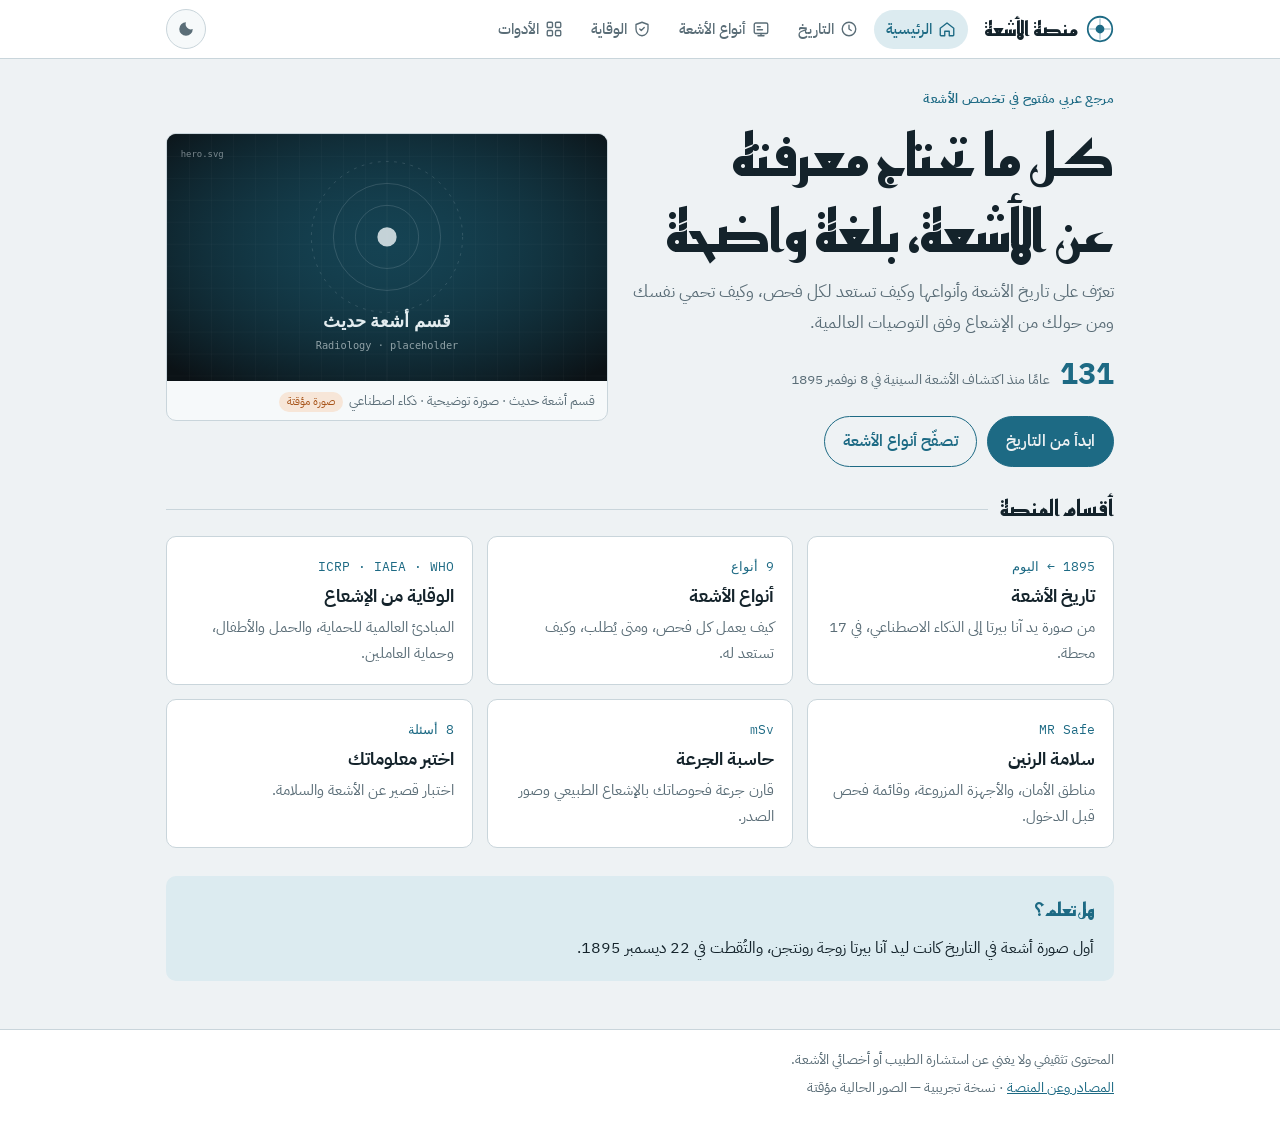
==== index.html @ 1938ae5f "إصدار أولي لمنصة الأشعة التثقيفية تطبيق SPA بـ HTML/CSS/JS: الرئيسية، تاريخ الأشعة، 9 أنواع أشعة، ال" ====
<!doctype html>
<html lang="ar" dir="rtl">
<head>
  <meta charset="utf-8">
  <meta name="viewport" content="width=device-width, initial-scale=1, viewport-fit=cover">
  <title>منصة الأشعة التثقيفية</title>
  <meta name="description" content="مرجع عربي تفاعلي في تخصص الأشعة: تاريخها، أنواعها، والوقاية من الإشعاع وفق التوصيات العالمية.">
  <meta name="theme-color" content="#0c1317">
  <link rel="icon" href="assets/img/favicon.svg" type="image/svg+xml">
  <link rel="preconnect" href="https://fonts.googleapis.com">
  <link rel="preconnect" href="https://fonts.gstatic.com" crossorigin>
  <link rel="stylesheet" href="https://fonts.googleapis.com/css2?family=IBM+Plex+Mono:wght@500&family=IBM+Plex+Sans+Arabic:wght@400;500;600&family=Reem+Kufi:wght@500;700&display=swap">
  <link rel="stylesheet" href="css/style.css">
  <script>
    try { var t = localStorage.getItem('theme'); if (t) document.documentElement.dataset.theme = t; } catch (e) {}
  </script>
</head>
<body>
  <a class="skip" href="#main">تخطَّ إلى المحتوى</a>

  <header class="topbar">
    <div class="topbar-in">
      <a class="brand" href="#/" aria-label="الصفحة الرئيسية">
        <svg viewBox="0 0 32 32" aria-hidden="true"><circle cx="16" cy="16" r="14" fill="none" stroke="currentColor" stroke-width="2"/><path d="M16 4v24M4 16h24" stroke="currentColor" stroke-width="1.2" opacity=".5"/><circle cx="16" cy="16" r="5" fill="currentColor"/></svg>
        <span>منصة الأشعة</span>
      </a>
      <nav class="nav" id="nav" aria-label="التنقل الرئيسي"></nav>
      <button class="icon-btn" id="theme-btn" type="button" aria-label="تبديل المظهر">
        <svg viewBox="0 0 24 24" aria-hidden="true"><path d="M12 3a9 9 0 1 0 9 9 7 7 0 0 1-9-9z" fill="currentColor"/></svg>
      </button>
    </div>
  </header>

  <main id="main" tabindex="-1"></main>

  <footer class="site-footer">
    <div class="footer-in">
      <p>المحتوى تثقيفي ولا يغني عن استشارة الطبيب أو أخصائي الأشعة.</p>
      <p><a href="#/about">المصادر وعن المنصة</a> · نسخة تجريبية — الصور الحالية مؤقتة</p>
    </div>
  </footer>

  <script src="js/data/history.js"></script>
  <script src="js/data/modalities.js"></script>
  <script src="js/data/safety.js"></script>
  <script src="js/data/glossary.js"></script>
  <script src="js/data/quiz.js"></script>
  <script src="js/app.js"></script>
</body>
</html>
---- css/style.css ----
/* منصة الأشعة — هوية "صندوق عرض الأفلام": أرضية زرقاء باردة، لون مميز بلون توهّج الفيلم */
:root {
  --bg: #eef2f4;
  --surface: #ffffff;
  --surface-2: #f6f9fa;
  --fg: #14232b;
  --muted: #5a6d77;
  --line: #c9d5db;
  --accent: #1d6a84;
  --accent-soft: #dcebf0;
  --nobel: #9a6a12;
  --nobel-soft: #f4ead6;
  --safe: #2e7d4f;
  --safe-soft: #dff0e5;
  --warn: #a8551b;
  --warn-soft: #f7e6d8;
  --danger: #b3261e;
  --danger-soft: #f8dedb;

  --f-display: "Reem Kufi", "IBM Plex Sans Arabic", Tahoma, sans-serif;
  --f-body: "IBM Plex Sans Arabic", Tahoma, "Segoe UI", sans-serif;
  --f-mono: "IBM Plex Mono", ui-monospace, Menlo, monospace;

  --r: 10px;
  --max: 980px;
  --nav-h: 64px;
}
@media (prefers-color-scheme: dark) {
  :root:not([data-theme="light"]) {
    --bg: #0c1317; --surface: #141e24; --surface-2: #101920; --fg: #e3ecef; --muted: #93a7b0; --line: #26353d;
    --accent: #6fc3d9; --accent-soft: #16303a; --nobel: #e0b45c; --nobel-soft: #2e2614; --safe: #6fcf97; --safe-soft: #15291d;
    --warn: #f0a26a; --warn-soft: #33221a; --danger: #f2877f; --danger-soft: #3a1c1a; color-scheme: dark;
  }
}
:root[data-theme="dark"] {
  --bg: #0c1317; --surface: #141e24; --surface-2: #101920; --fg: #e3ecef; --muted: #93a7b0; --line: #26353d;
  --accent: #6fc3d9; --accent-soft: #16303a; --nobel: #e0b45c; --nobel-soft: #2e2614; --safe: #6fcf97; --safe-soft: #15291d;
  --warn: #f0a26a; --warn-soft: #33221a; --danger: #f2877f; --danger-soft: #3a1c1a; color-scheme: dark;
}

*, *::before, *::after { box-sizing: border-box; }
html { -webkit-text-size-adjust: 100%; }
body {
  margin: 0; background: var(--bg); color: var(--fg);
  font-family: var(--f-body); font-size: 16px; line-height: 1.8;
  padding-bottom: calc(var(--nav-h) + env(safe-area-inset-bottom, 0px));
}
img { max-width: 100%; display: block; }
a { color: var(--accent); }
h1, h2, h3 { text-wrap: balance; line-height: 1.3; }
h1, h2 { font-family: var(--f-display); font-weight: 700; }
button { font: inherit; color: inherit; }
:focus-visible { outline: 2px solid var(--accent); outline-offset: 3px; border-radius: 4px; }
[hidden] { display: none !important; }

.skip { position: absolute; inset-inline-start: 8px; top: -60px; background: var(--accent); color: var(--bg); padding: 6px 12px; border-radius: 6px; z-index: 50; }
.skip:focus { top: 8px; }

/* ---------- الشريط العلوي ---------- */
body::before { content: ""; position: fixed; inset: 0 0 auto; height: env(safe-area-inset-top, 0px); background: var(--surface); z-index: 31; }
.topbar { position: sticky; top: env(safe-area-inset-top, 0px); z-index: 30; background: var(--surface); border-bottom: 1px solid var(--line); }
.topbar-in, .footer-in, .page {
  max-width: var(--max); margin: 0 auto;
  padding-left: max(16px, env(safe-area-inset-left, 0px));
  padding-right: max(16px, env(safe-area-inset-right, 0px));
}
.topbar-in { display: flex; align-items: center; gap: 16px; height: 58px; }
.brand { display: flex; align-items: center; gap: 8px; text-decoration: none; color: var(--fg); font-family: var(--f-display); font-size: 20px; font-weight: 700; white-space: nowrap; }
.brand svg { width: 28px; height: 28px; color: var(--accent); }
.icon-btn { margin-inline-start: auto; width: 40px; height: 40px; border-radius: 50%; border: 1px solid var(--line); background: var(--surface-2); display: grid; place-items: center; cursor: pointer; }
.icon-btn svg { width: 18px; height: 18px; color: var(--muted); }

/* التنقل: علوي على الشاشات الكبيرة، سفلي على الجوال */
.nav { display: flex; gap: 4px; }
.nav a { display: flex; align-items: center; gap: 6px; padding: 6px 12px; border-radius: 999px; text-decoration: none; color: var(--muted); font-size: 15px; font-weight: 500; }
.nav a svg { width: 18px; height: 18px; }
.nav a[aria-current="page"] { background: var(--accent-soft); color: var(--accent); }
@media (min-width: 821px) { body { padding-bottom: 0; } }
@media (max-width: 820px) {
  .nav {
    position: fixed; inset: auto 0 0 0; z-index: 30; background: var(--surface); border-top: 1px solid var(--line);
    justify-content: space-around; gap: 0;
    padding: 6px max(8px, env(safe-area-inset-right, 0px)) calc(6px + env(safe-area-inset-bottom, 0px)) max(8px, env(safe-area-inset-left, 0px));
  }
  .nav a { flex-direction: column; gap: 2px; font-size: 11.5px; padding: 4px 6px; border-radius: 8px; min-width: 56px; text-align: center; }
  .nav a svg { width: 22px; height: 22px; }
  .nav a[aria-current="page"] { background: transparent; }
}

/* ---------- الصفحة ---------- */
main { outline: none; }
.page { padding-block: 28px 48px; display: grid; gap: 28px; }
.page > * { min-width: 0; }
.eyebrow { font-size: 13px; letter-spacing: .03em; color: var(--accent); font-weight: 600; margin: 0; }
.page-head { display: grid; gap: 8px; }
.page-head h1 { margin: 0; font-size: clamp(30px, 7vw, 46px); }
.lede { margin: 0; color: var(--muted); max-width: 62ch; font-size: 17px; }
.crumbs { font-size: 14px; color: var(--muted); }
.crumbs a { color: var(--muted); }
.section-title { font-family: var(--f-display); font-size: 22px; margin: 0 0 12px; display: flex; align-items: center; gap: 12px; }
.section-title::after { content: ""; flex: 1; height: 1px; background: var(--line); }
.prose { max-width: 66ch; }
.prose p { margin: 0 0 12px; }

/* الصور */
.figure { margin: 0; border-radius: var(--r); overflow: hidden; border: 1px solid var(--line); background: var(--surface-2); }
.figure img { width: 100%; aspect-ratio: 16 / 9; object-fit: cover; }
.figure figcaption { font-size: 13px; color: var(--muted); padding: 8px 12px; }
.badge-temp { display: inline-block; font-size: 11px; padding: 0 8px; border-radius: 999px; background: var(--warn-soft); color: var(--warn); margin-inline-start: 6px; }

/* ---------- الرئيسية ---------- */
.hero { display: grid; gap: 20px; grid-template-columns: 1.1fr 1fr; align-items: center; }
.hero h1 { font-size: clamp(34px, 8vw, 58px); margin: 0; }
.hero .actions { display: flex; flex-wrap: wrap; gap: 10px; margin-top: 8px; }
@media (max-width: 720px) { .hero { grid-template-columns: 1fr; } }
.btn { display: inline-flex; align-items: center; gap: 8px; padding: 10px 18px; border-radius: 999px; text-decoration: none; font-weight: 600; border: 1px solid var(--accent); cursor: pointer; background: transparent; color: var(--accent); }
.btn.primary { background: var(--accent); color: var(--bg); }
.since { display: flex; align-items: baseline; gap: 10px; flex-wrap: wrap; }
.since b { font-family: var(--f-mono); font-size: 30px; color: var(--accent); font-variant-numeric: tabular-nums; }
.since span { color: var(--muted); font-size: 14px; }

.grid { display: grid; gap: 14px; grid-template-columns: repeat(auto-fill, minmax(min(100%, 260px), 1fr)); }
.tile { display: grid; gap: 6px; padding: 18px; border-radius: var(--r); background: var(--surface); border: 1px solid var(--line); text-decoration: none; color: var(--fg); align-content: start; }
.tile:hover { border-color: var(--accent); }
.tile h3 { margin: 0; font-size: 18px; }
.tile p { margin: 0; color: var(--muted); font-size: 14.5px; }
.tile .k { font-family: var(--f-mono); font-size: 13px; color: var(--accent); }
.fact { padding: 18px 20px; border-radius: var(--r); background: var(--accent-soft); display: grid; gap: 8px; }
.fact strong { color: var(--accent); font-family: var(--f-display); font-size: 18px; }
.fact p { margin: 0; }

/* ---------- الخط الزمني ---------- */
.filters { display: flex; flex-wrap: wrap; gap: 8px; }
.chip { font-size: 14px; padding: 6px 14px; border-radius: 999px; border: 1px solid var(--line); background: var(--surface); cursor: pointer; }
.chip[aria-pressed="true"] { background: var(--accent); border-color: var(--accent); color: var(--bg); }
.era { font-family: var(--f-display); font-size: 20px; margin: 8px 0 12px; color: var(--muted); display: flex; align-items: center; gap: 12px; }
.era::after { content: ""; flex: 1; height: 1px; background: var(--line); }
.tl { list-style: none; margin: 0; padding: 0; position: relative; }
.tl::before { content: ""; position: absolute; right: 11px; top: 6px; bottom: 6px; width: 2px; background: var(--line); }
.tl li { position: relative; padding-right: 36px; margin-bottom: 14px; }
.tl li::before { content: ""; position: absolute; right: 5px; top: 22px; width: 14px; height: 14px; border-radius: 50%; background: var(--bg); border: 3px solid var(--accent); }
.tl li[data-cat="nobel"]::before { border-color: var(--nobel); }
.tl li[data-cat="safety"]::before { border-color: var(--safe); }
.frame { width: 100%; text-align: right; background: var(--surface); border: 1px solid var(--line); border-radius: var(--r); padding: 14px 16px; cursor: pointer; display: grid; gap: 4px; }
.frame .top { display: flex; align-items: center; gap: 10px; flex-wrap: wrap; }
.year { font-family: var(--f-mono); font-size: 15px; color: var(--accent); font-variant-numeric: tabular-nums; }
.tag { font-size: 12px; padding: 1px 9px; border-radius: 999px; background: var(--accent-soft); color: var(--accent); }
.tl li[data-cat="nobel"] .tag { background: var(--nobel-soft); color: var(--nobel); }
.tl li[data-cat="nobel"] .year { color: var(--nobel); }
.tl li[data-cat="safety"] .tag { background: var(--safe-soft); color: var(--safe); }
.tl li[data-cat="safety"] .year { color: var(--safe); }
.frame .t { font-size: 18px; font-weight: 600; }
.frame .who { font-size: 14px; color: var(--muted); }
.frame .hint { font-size: 13px; color: var(--accent); }
.more { display: grid; gap: 12px; padding-top: 10px; margin-top: 6px; border-top: 1px dashed var(--line); }
.more p { margin: 0; }

/* ---------- أنواع الأشعة ---------- */
.mod-card { display: grid; grid-template-rows: auto 1fr; border-radius: var(--r); overflow: hidden; background: var(--surface); border: 1px solid var(--line); text-decoration: none; color: var(--fg); }
.mod-card:hover { border-color: var(--accent); }
.mod-card img { aspect-ratio: 16 / 9; width: 100%; object-fit: cover; }
.mod-card .body { padding: 14px 16px 16px; display: grid; gap: 6px; align-content: start; }
.mod-card h3 { margin: 0; font-size: 18px; }
.mod-card .en { font-family: var(--f-mono); font-size: 12px; color: var(--muted); direction: ltr; text-align: right; }
.mod-card p { margin: 0; font-size: 14.5px; color: var(--muted); }
.pill { display: inline-flex; align-items: center; gap: 6px; font-size: 12.5px; padding: 2px 10px; border-radius: 999px; width: fit-content; }
.pill.none { background: var(--safe-soft); color: var(--safe); }
.pill.low { background: var(--accent-soft); color: var(--accent); }
.pill.mid { background: var(--warn-soft); color: var(--warn); }
.pill.high { background: var(--danger-soft); color: var(--danger); }
.dose-meter { display: flex; gap: 3px; direction: ltr; }
.dose-meter i { width: 14px; height: 6px; border-radius: 2px; background: var(--line); }
.dose-meter i.on { background: currentColor; }

.detail { display: grid; grid-template-columns: 1fr 300px; gap: 28px; align-items: start; }
.detail > * { min-width: 0; }
@media (max-width: 820px) { .detail { grid-template-columns: 1fr; } }
.facts { display: grid; gap: 0; background: var(--surface); border: 1px solid var(--line); border-radius: var(--r); padding: 4px 16px; position: sticky; top: 80px; }
.facts div { display: grid; gap: 2px; padding: 12px 0; border-bottom: 1px solid var(--line); }
.facts div:last-child { border-bottom: 0; }
.facts dt { font-size: 13px; color: var(--muted); }
.facts dd { margin: 0; font-weight: 600; }
.list { margin: 0; padding-inline-start: 22px; display: grid; gap: 6px; }
.blocks { display: grid; gap: 24px; }
.blocks h2 { font-size: 21px; margin: 0 0 8px; }
.callout { padding: 14px 16px; border-radius: var(--r); background: var(--surface); border: 1px solid var(--line); border-inline-start: 4px solid var(--accent); }
.callout.warn { border-inline-start-color: var(--warn); }
.callout.safe { border-inline-start-color: var(--safe); }
.callout p { margin: 0; }
.callout strong { display: block; margin-bottom: 4px; }
.pager { display: flex; justify-content: space-between; gap: 12px; flex-wrap: wrap; }

/* ---------- الوقاية ---------- */
.two-col { display: grid; gap: 20px; grid-template-columns: 1fr 1fr; }
.two-col > * { min-width: 0; }
@media (max-width: 720px) { .two-col { grid-template-columns: 1fr; } }
.toc { display: flex; flex-wrap: wrap; gap: 8px; }
.toc a { font-size: 14px; padding: 5px 12px; border-radius: 999px; background: var(--surface); border: 1px solid var(--line); text-decoration: none; color: var(--fg); }
.trio { display: grid; gap: 12px; grid-template-columns: repeat(auto-fit, minmax(min(100%, 200px), 1fr)); }
.trio > div { padding: 16px; border-radius: var(--r); background: var(--surface); border: 1px solid var(--line); }
.trio h3 { margin: 0 0 4px; font-size: 18px; color: var(--accent); }
.trio p { margin: 0; font-size: 15px; color: var(--muted); }
.table-wrap { overflow-x: auto; border: 1px solid var(--line); border-radius: var(--r); background: var(--surface); }
table { width: 100%; border-collapse: collapse; font-size: 15px; }
th, td { padding: 10px 14px; text-align: right; border-bottom: 1px solid var(--line); vertical-align: top; }
th { font-size: 13px; color: var(--muted); font-weight: 600; background: var(--surface-2); }
tr:last-child td { border-bottom: 0; }
td.num { font-family: var(--f-mono); font-variant-numeric: tabular-nums; white-space: nowrap; direction: ltr; text-align: left; }

/* محاكي المسافة */
.distance { display: grid; gap: 12px; padding: 18px; border-radius: var(--r); background: var(--surface); border: 1px solid var(--line); }
.distance input[type="range"] { width: 100%; accent-color: var(--accent); }
.dist-bar { height: 14px; border-radius: 999px; background: var(--surface-2); border: 1px solid var(--line); overflow: hidden; }
.dist-bar span { display: block; height: 100%; background: var(--accent); border-radius: 999px; transition: width .2s; }
.dist-out { display: flex; justify-content: space-between; gap: 12px; flex-wrap: wrap; font-size: 15px; }
.dist-out b { font-family: var(--f-mono); color: var(--accent); }

.myth { display: grid; gap: 4px; padding: 14px 16px; border-radius: var(--r); background: var(--surface); border: 1px solid var(--line); }
.myth .m { color: var(--danger); font-weight: 600; }
.myth .f { color: var(--fg); }
.myth .m::before { content: "خرافة: "; }
.myth .f::before { content: "الحقيقة: "; color: var(--safe); font-weight: 600; }

/* ---------- الأدوات ---------- */
.tool { display: grid; gap: 16px; padding: 20px; border-radius: var(--r); background: var(--surface); border: 1px solid var(--line); }
.exam-row { display: grid; grid-template-columns: 1fr auto; gap: 12px; align-items: center; padding: 10px 0; border-bottom: 1px solid var(--line); }
.exam-row:last-child { border-bottom: 0; }
.exam-row .n { font-weight: 500; }
.exam-row .d { font-family: var(--f-mono); font-size: 13px; color: var(--muted); }
.stepper { display: flex; align-items: center; gap: 6px; direction: ltr; }
.stepper button { width: 34px; height: 34px; border-radius: 50%; border: 1px solid var(--line); background: var(--surface-2); cursor: pointer; font-size: 18px; line-height: 1; }
.stepper output { min-width: 24px; text-align: center; font-family: var(--f-mono); font-variant-numeric: tabular-nums; }
.result { display: grid; gap: 14px; padding: 18px; border-radius: var(--r); background: var(--accent-soft); }
.result .big { font-family: var(--f-mono); font-size: 34px; color: var(--accent); line-height: 1.2; font-variant-numeric: tabular-nums; direction: ltr; text-align: right; }
.result .row { display: flex; flex-wrap: wrap; gap: 8px 24px; }
.result .row div { display: grid; }
.result .row b { font-family: var(--f-mono); font-size: 20px; font-variant-numeric: tabular-nums; }
.result .row span { font-size: 13px; color: var(--muted); }
.note { font-size: 13.5px; color: var(--muted); margin: 0; }

.check { display: flex; gap: 12px; align-items: flex-start; padding: 10px 0; border-bottom: 1px solid var(--line); cursor: pointer; }
.check:last-child { border-bottom: 0; }
.check input { width: 20px; height: 20px; margin-top: 4px; accent-color: var(--accent); flex: none; }
.check small { display: block; color: var(--muted); font-size: 13.5px; }

/* الاختبار */
.q { display: grid; gap: 10px; }
.q h3 { margin: 0; font-size: 19px; }
.opts { display: grid; gap: 8px; }
.opt { text-align: right; padding: 12px 14px; border-radius: var(--r); border: 1px solid var(--line); background: var(--surface-2); cursor: pointer; }
.opt.right { border-color: var(--safe); background: var(--safe-soft); }
.opt.wrong { border-color: var(--danger); background: var(--danger-soft); }
.opt:disabled { cursor: default; }
.progress { height: 6px; border-radius: 999px; background: var(--surface-2); border: 1px solid var(--line); overflow: hidden; }
.progress span { display: block; height: 100%; background: var(--accent); }

/* المصطلحات */
.search { width: 100%; padding: 12px 16px; border-radius: 999px; border: 1px solid var(--line); background: var(--surface); font: inherit; color: var(--fg); }
.terms { display: grid; gap: 10px; }
.term { padding: 14px 16px; border-radius: var(--r); background: var(--surface); border: 1px solid var(--line); display: grid; gap: 2px; }
.term .h { display: flex; flex-wrap: wrap; align-items: baseline; gap: 4px 12px; }
.term b { font-size: 17px; }
.term .en { font-family: var(--f-mono); font-size: 13px; color: var(--accent); direction: ltr; }
.term p { margin: 0; color: var(--muted); font-size: 15px; }
.empty { color: var(--muted); padding: 20px; text-align: center; }

/* التذييل */
.site-footer { border-top: 1px solid var(--line); background: var(--surface); }
.footer-in { padding-block: 18px; font-size: 13.5px; color: var(--muted); }
.footer-in p { margin: 0 0 4px; }

@media (prefers-reduced-motion: no-preference) {
  .page { animation: rise .25s ease; }
  .more { animation: rise .2s ease; }
  @keyframes rise { from { opacity: .4; transform: translateY(6px); } to { opacity: 1; transform: none; } }
}
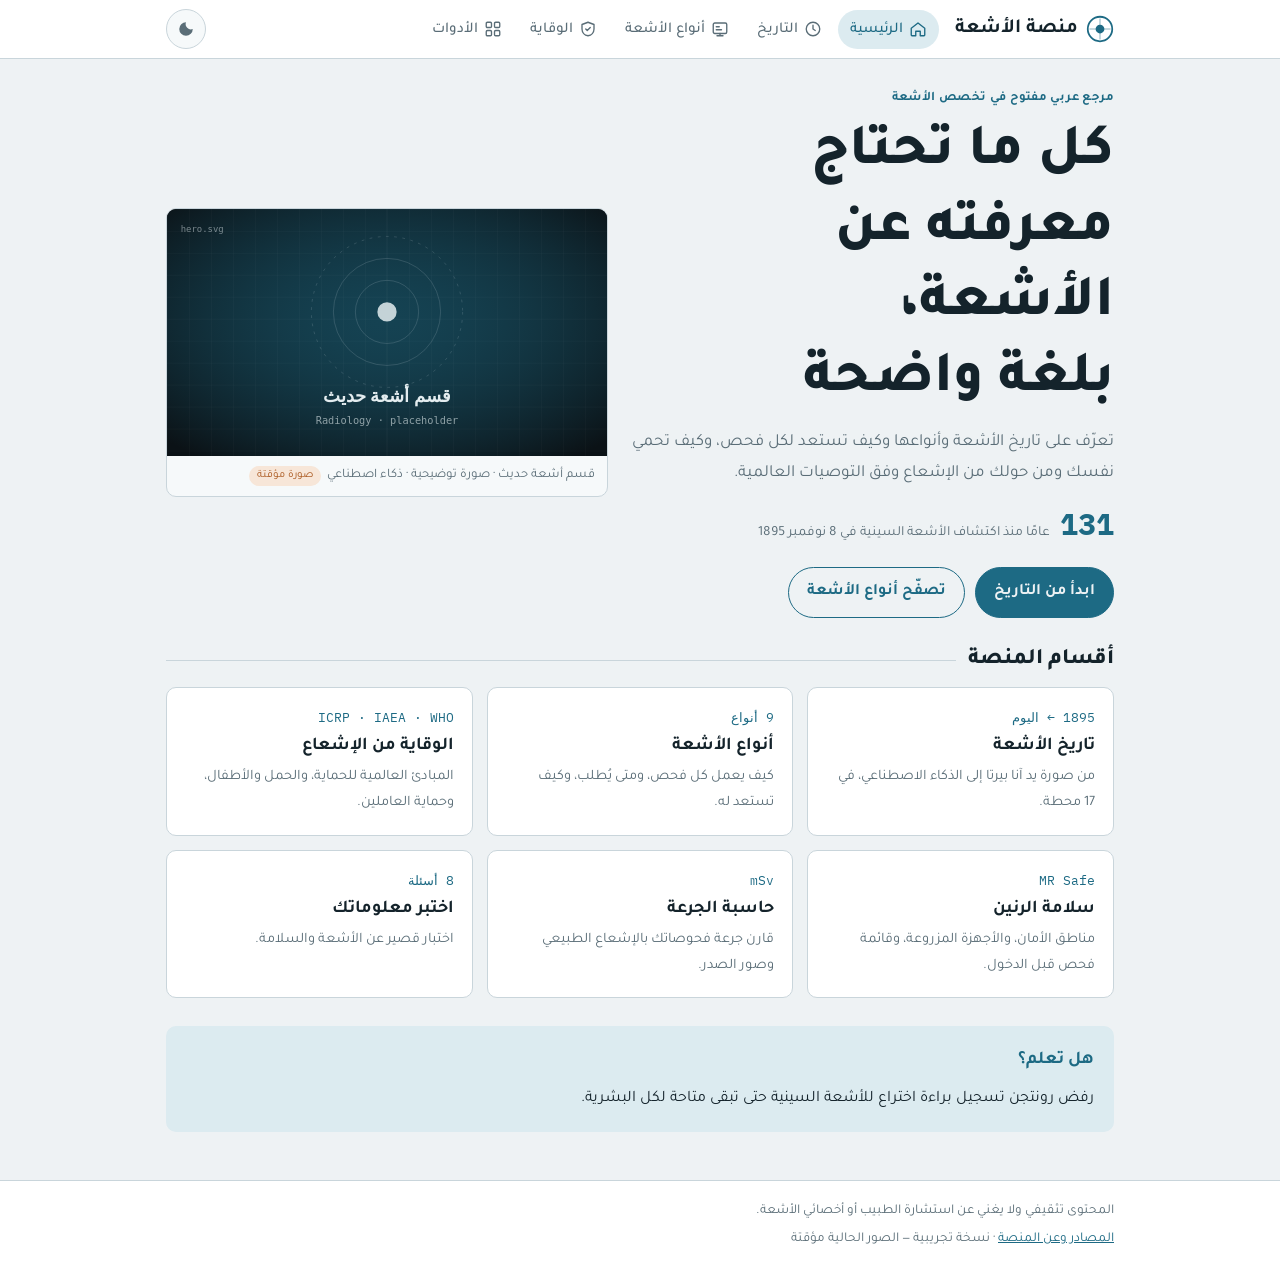
==== commit 7c5c6afb: "اعتماد خط تجوال (Tajawal) لكامل الموقع Co-Authored-By: Claude Opus 5.5 <noreply@anthropic.com> Claud" ====
--- a/index.html
+++ b/index.html
@@ -9,7 +9,7 @@
   <link rel="icon" href="assets/img/favicon.svg" type="image/svg+xml">
   <link rel="preconnect" href="https://fonts.googleapis.com">
   <link rel="preconnect" href="https://fonts.gstatic.com" crossorigin>
-  <link rel="stylesheet" href="https://fonts.googleapis.com/css2?family=IBM+Plex+Mono:wght@500&family=IBM+Plex+Sans+Arabic:wght@400;500;600&family=Reem+Kufi:wght@500;700&display=swap">
+  <link rel="stylesheet" href="https://fonts.googleapis.com/css2?family=IBM+Plex+Mono:wght@500&family=Tajawal:wght@400;500;700;800&display=swap">
   <link rel="stylesheet" href="css/style.css">
   <script>
     try { var t = localStorage.getItem('theme'); if (t) document.documentElement.dataset.theme = t; } catch (e) {}
--- a/css/style.css
+++ b/css/style.css
@@ -17,8 +17,8 @@
   --danger: #b3261e;
   --danger-soft: #f8dedb;
 
-  --f-display: "Reem Kufi", "IBM Plex Sans Arabic", Tahoma, sans-serif;
-  --f-body: "IBM Plex Sans Arabic", Tahoma, "Segoe UI", sans-serif;
+  --f-display: "Tajawal", Tahoma, "Segoe UI", sans-serif;
+  --f-body: "Tajawal", Tahoma, "Segoe UI", sans-serif;
   --f-mono: "IBM Plex Mono", ui-monospace, Menlo, monospace;
 
   --r: 10px;
@@ -48,7 +48,7 @@
 img { max-width: 100%; display: block; }
 a { color: var(--accent); }
 h1, h2, h3 { text-wrap: balance; line-height: 1.3; }
-h1, h2 { font-family: var(--f-display); font-weight: 700; }
+h1, h2 { font-family: var(--f-display); font-weight: 800; }
 button { font: inherit; color: inherit; }
 :focus-visible { outline: 2px solid var(--accent); outline-offset: 3px; border-radius: 4px; }
 [hidden] { display: none !important; }
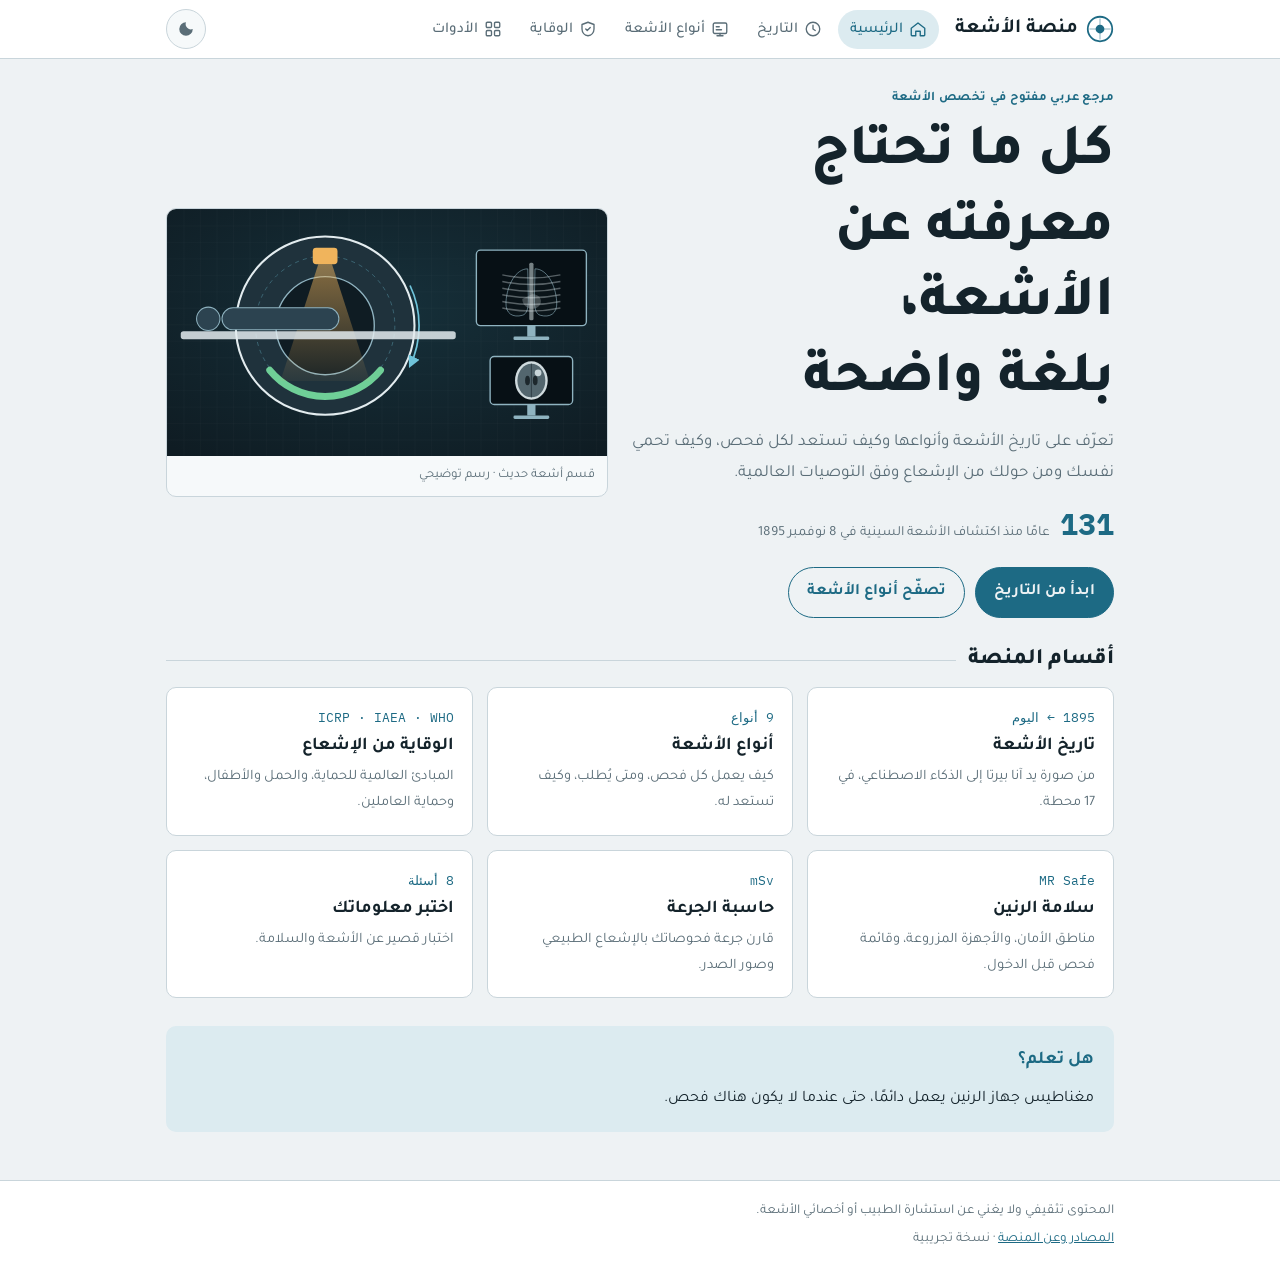
==== commit 71af616b: "رسوم توضيحية أصلية لكل صفحات المنصة 33 رسمًا بصيغة SVG تشرح طريقة عمل كل جهاز ومحطات التاريخ والوقاي" ====
--- a/index.html
+++ b/index.html
@@ -36,7 +36,7 @@
   <footer class="site-footer">
     <div class="footer-in">
       <p>المحتوى تثقيفي ولا يغني عن استشارة الطبيب أو أخصائي الأشعة.</p>
-      <p><a href="#/about">المصادر وعن المنصة</a> · نسخة تجريبية — الصور الحالية مؤقتة</p>
+      <p><a href="#/about">المصادر وعن المنصة</a> · نسخة تجريبية</p>
     </div>
   </footer>
 
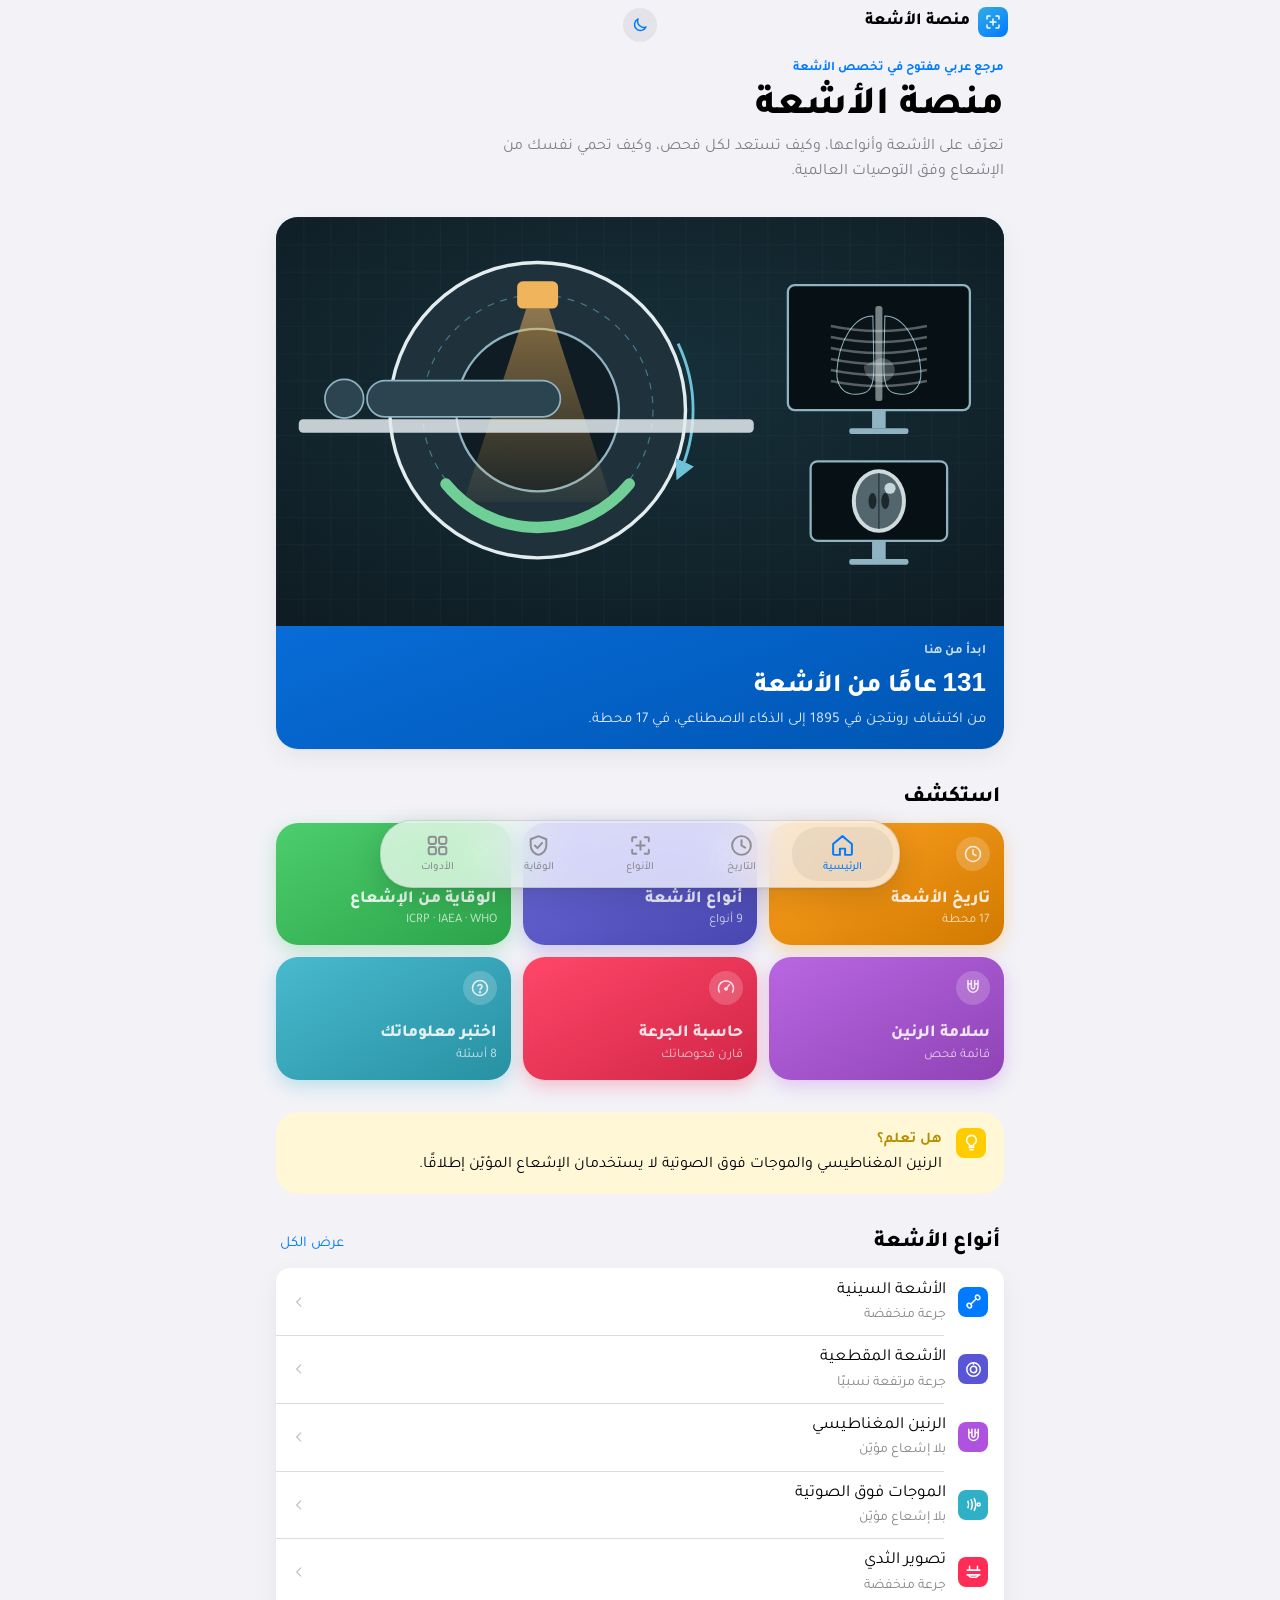
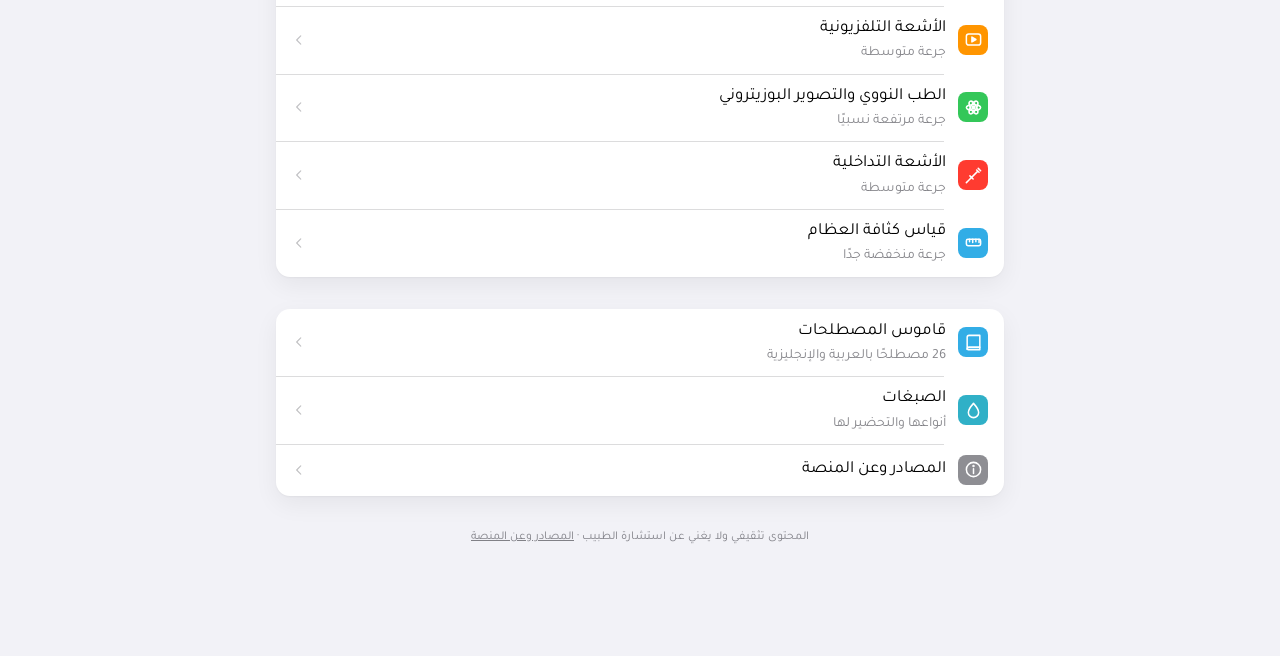
==== commit 76f93821: "إعادة تصميم الواجهة على نمط تطبيقات iOS ألوان نظام iOS لكل قسم ونوع أشعة، قوائم مجمّعة بأيقونات ملون" ====
--- a/index.html
+++ b/index.html
@@ -5,11 +5,14 @@
   <meta name="viewport" content="width=device-width, initial-scale=1, viewport-fit=cover">
   <title>منصة الأشعة التثقيفية</title>
   <meta name="description" content="مرجع عربي تفاعلي في تخصص الأشعة: تاريخها، أنواعها، والوقاية من الإشعاع وفق التوصيات العالمية.">
-  <meta name="theme-color" content="#0c1317">
+  <meta name="theme-color" content="#F2F2F7" media="(prefers-color-scheme: light)">
+  <meta name="theme-color" content="#000000" media="(prefers-color-scheme: dark)">
+  <meta name="apple-mobile-web-app-capable" content="yes">
+  <meta name="apple-mobile-web-app-status-bar-style" content="default">
   <link rel="icon" href="assets/img/favicon.svg" type="image/svg+xml">
   <link rel="preconnect" href="https://fonts.googleapis.com">
   <link rel="preconnect" href="https://fonts.gstatic.com" crossorigin>
-  <link rel="stylesheet" href="https://fonts.googleapis.com/css2?family=IBM+Plex+Mono:wght@500&family=Tajawal:wght@400;500;700;800&display=swap">
+  <link rel="stylesheet" href="https://fonts.googleapis.com/css2?family=Tajawal:wght@400;500;700;800&display=swap">
   <link rel="stylesheet" href="css/style.css">
   <script>
     try { var t = localStorage.getItem('theme'); if (t) document.documentElement.dataset.theme = t; } catch (e) {}
@@ -18,33 +21,30 @@
 <body>
   <a class="skip" href="#main">تخطَّ إلى المحتوى</a>
 
-  <header class="topbar">
-    <div class="topbar-in">
-      <a class="brand" href="#/" aria-label="الصفحة الرئيسية">
-        <svg viewBox="0 0 32 32" aria-hidden="true"><circle cx="16" cy="16" r="14" fill="none" stroke="currentColor" stroke-width="2"/><path d="M16 4v24M4 16h24" stroke="currentColor" stroke-width="1.2" opacity=".5"/><circle cx="16" cy="16" r="5" fill="currentColor"/></svg>
-        <span>منصة الأشعة</span>
-      </a>
-      <nav class="nav" id="nav" aria-label="التنقل الرئيسي"></nav>
-      <button class="icon-btn" id="theme-btn" type="button" aria-label="تبديل المظهر">
-        <svg viewBox="0 0 24 24" aria-hidden="true"><path d="M12 3a9 9 0 1 0 9 9 7 7 0 0 1-9-9z" fill="currentColor"/></svg>
-      </button>
+  <header class="navbar" id="navbar">
+    <div class="navbar-in">
+      <div class="nav-start" id="nav-start"></div>
+      <div class="nav-title" id="nav-title"></div>
+      <div class="nav-end">
+        <button class="circle-btn" id="theme-btn" type="button" aria-label="تبديل المظهر"></button>
+      </div>
     </div>
   </header>
 
   <main id="main" tabindex="-1"></main>
 
   <footer class="site-footer">
-    <div class="footer-in">
-      <p>المحتوى تثقيفي ولا يغني عن استشارة الطبيب أو أخصائي الأشعة.</p>
-      <p><a href="#/about">المصادر وعن المنصة</a> · نسخة تجريبية</p>
-    </div>
+    المحتوى تثقيفي ولا يغني عن استشارة الطبيب · <a href="#/about">المصادر وعن المنصة</a>
   </footer>
+
+  <nav class="tabbar" id="tabbar" aria-label="التنقل الرئيسي"></nav>
 
   <script src="js/data/history.js"></script>
   <script src="js/data/modalities.js"></script>
   <script src="js/data/safety.js"></script>
   <script src="js/data/glossary.js"></script>
   <script src="js/data/quiz.js"></script>
+  <script src="js/icons.js"></script>
   <script src="js/app.js"></script>
 </body>
 </html>
--- a/css/style.css
+++ b/css/style.css
@@ -1,276 +1,335 @@
-/* منصة الأشعة — هوية "صندوق عرض الأفلام": أرضية زرقاء باردة، لون مميز بلون توهّج الفيلم */
+/* ==========================================================================
+   منصة الأشعة — نظام تصميم على نمط iOS
+   ألوان النظام، قوائم مجمّعة، أشرطة زجاجية، عناوين كبيرة
+   ========================================================================== */
 :root {
-  --bg: #eef2f4;
-  --surface: #ffffff;
-  --surface-2: #f6f9fa;
-  --fg: #14232b;
-  --muted: #5a6d77;
-  --line: #c9d5db;
-  --accent: #1d6a84;
-  --accent-soft: #dcebf0;
-  --nobel: #9a6a12;
-  --nobel-soft: #f4ead6;
-  --safe: #2e7d4f;
-  --safe-soft: #dff0e5;
-  --warn: #a8551b;
-  --warn-soft: #f7e6d8;
-  --danger: #b3261e;
-  --danger-soft: #f8dedb;
-
-  --f-display: "Tajawal", Tahoma, "Segoe UI", sans-serif;
-  --f-body: "Tajawal", Tahoma, "Segoe UI", sans-serif;
-  --f-mono: "IBM Plex Mono", ui-monospace, Menlo, monospace;
-
-  --r: 10px;
-  --max: 980px;
-  --nav-h: 64px;
+  /* ألوان نظام iOS — الوضع الفاتح */
+  --blue: #007AFF; --green: #34C759; --indigo: #5856D6; --orange: #FF9500;
+  --pink: #FF2D55; --purple: #AF52DE; --red: #FF3B30; --teal: #30B0C7;
+  --yellow: #FFCC00; --mint: #00C7BE; --cyan: #32ADE6; --gray: #8E8E93;
+
+  --bg: #F2F2F7;            /* خلفية مجمّعة */
+  --card: #FFFFFF;          /* خلفية مجمّعة ثانوية */
+  --card-2: #F2F2F7;
+  --fill: rgba(120,120,128,.12);
+  --fill-2: rgba(120,120,128,.08);
+  --label: #000000;
+  --label-2: rgba(60,60,67,.62);
+  --label-3: rgba(60,60,67,.32);
+  --sep: rgba(60,60,67,.18);
+  --tint: var(--blue);
+  --bar: rgba(249,249,249,.78);
+  --bar-line: rgba(0,0,0,.12);
+  --shadow: 0 1px 2px rgba(0,0,0,.04), 0 8px 24px rgba(0,0,0,.06);
+  --shadow-float: 0 8px 30px rgba(0,0,0,.14), 0 1px 3px rgba(0,0,0,.08);
+
+  --f: "Tajawal", -apple-system, BlinkMacSystemFont, "SF Pro Text", Tahoma, sans-serif;
+  --f-num: -apple-system, BlinkMacSystemFont, "SF Pro Display", "Segoe UI", Roboto, sans-serif;
+
+  --r-lg: 22px; --r: 14px; --r-sm: 10px;
+  --max: 760px;
+  --tab-h: 64px;
 }
 @media (prefers-color-scheme: dark) {
   :root:not([data-theme="light"]) {
-    --bg: #0c1317; --surface: #141e24; --surface-2: #101920; --fg: #e3ecef; --muted: #93a7b0; --line: #26353d;
-    --accent: #6fc3d9; --accent-soft: #16303a; --nobel: #e0b45c; --nobel-soft: #2e2614; --safe: #6fcf97; --safe-soft: #15291d;
-    --warn: #f0a26a; --warn-soft: #33221a; --danger: #f2877f; --danger-soft: #3a1c1a; color-scheme: dark;
+    --blue: #0A84FF; --green: #30D158; --indigo: #5E5CE6; --orange: #FF9F0A;
+    --pink: #FF375F; --purple: #BF5AF2; --red: #FF453A; --teal: #40C8E0;
+    --yellow: #FFD60A; --mint: #63E6E2; --cyan: #64D2FF; --gray: #8E8E93;
+    --bg: #000000; --card: #1C1C1E; --card-2: #2C2C2E;
+    --fill: rgba(118,118,128,.24); --fill-2: rgba(118,118,128,.16);
+    --label: #FFFFFF; --label-2: rgba(235,235,245,.62); --label-3: rgba(235,235,245,.3);
+    --sep: rgba(84,84,88,.55); --bar: rgba(28,28,30,.72); --bar-line: rgba(255,255,255,.1);
+    --shadow: none; --shadow-float: 0 8px 30px rgba(0,0,0,.5);
+    color-scheme: dark;
   }
 }
 :root[data-theme="dark"] {
-  --bg: #0c1317; --surface: #141e24; --surface-2: #101920; --fg: #e3ecef; --muted: #93a7b0; --line: #26353d;
-  --accent: #6fc3d9; --accent-soft: #16303a; --nobel: #e0b45c; --nobel-soft: #2e2614; --safe: #6fcf97; --safe-soft: #15291d;
-  --warn: #f0a26a; --warn-soft: #33221a; --danger: #f2877f; --danger-soft: #3a1c1a; color-scheme: dark;
+  --blue: #0A84FF; --green: #30D158; --indigo: #5E5CE6; --orange: #FF9F0A;
+  --pink: #FF375F; --purple: #BF5AF2; --red: #FF453A; --teal: #40C8E0;
+  --yellow: #FFD60A; --mint: #63E6E2; --cyan: #64D2FF; --gray: #8E8E93;
+  --bg: #000000; --card: #1C1C1E; --card-2: #2C2C2E;
+  --fill: rgba(118,118,128,.24); --fill-2: rgba(118,118,128,.16);
+  --label: #FFFFFF; --label-2: rgba(235,235,245,.62); --label-3: rgba(235,235,245,.3);
+  --sep: rgba(84,84,88,.55); --bar: rgba(28,28,30,.72); --bar-line: rgba(255,255,255,.1);
+  --shadow: none; --shadow-float: 0 8px 30px rgba(0,0,0,.5);
+  color-scheme: dark;
 }
 
 *, *::before, *::after { box-sizing: border-box; }
-html { -webkit-text-size-adjust: 100%; }
+html { -webkit-text-size-adjust: 100%; -webkit-tap-highlight-color: transparent; }
 body {
-  margin: 0; background: var(--bg); color: var(--fg);
-  font-family: var(--f-body); font-size: 16px; line-height: 1.8;
-  padding-bottom: calc(var(--nav-h) + env(safe-area-inset-bottom, 0px));
+  margin: 0; background: var(--bg); color: var(--label);
+  font-family: var(--f); font-size: 17px; line-height: 1.55; letter-spacing: 0;
+  -webkit-font-smoothing: antialiased;
+  padding-bottom: calc(var(--tab-h) + 28px + env(safe-area-inset-bottom, 0px));
 }
 img { max-width: 100%; display: block; }
-a { color: var(--accent); }
-h1, h2, h3 { text-wrap: balance; line-height: 1.3; }
-h1, h2 { font-family: var(--f-display); font-weight: 800; }
-button { font: inherit; color: inherit; }
-:focus-visible { outline: 2px solid var(--accent); outline-offset: 3px; border-radius: 4px; }
+a { color: var(--tint); text-decoration: none; }
+button { font: inherit; color: inherit; background: none; border: 0; padding: 0; cursor: pointer; }
+h1, h2, h3, p { margin: 0; }
+h1, h2, h3 { text-wrap: balance; }
+:focus-visible { outline: 3px solid color-mix(in srgb, var(--tint) 55%, transparent); outline-offset: 2px; border-radius: 8px; }
 [hidden] { display: none !important; }
-
-.skip { position: absolute; inset-inline-start: 8px; top: -60px; background: var(--accent); color: var(--bg); padding: 6px 12px; border-radius: 6px; z-index: 50; }
+.num { font-family: var(--f-num); font-variant-numeric: tabular-nums; direction: ltr; unicode-bidi: isolate; }
+
+.skip { position: absolute; inset-inline-start: 8px; top: -60px; background: var(--tint); color: #fff; padding: 6px 12px; border-radius: 8px; z-index: 60; }
 .skip:focus { top: 8px; }
 
-/* ---------- الشريط العلوي ---------- */
-body::before { content: ""; position: fixed; inset: 0 0 auto; height: env(safe-area-inset-top, 0px); background: var(--surface); z-index: 31; }
-.topbar { position: sticky; top: env(safe-area-inset-top, 0px); z-index: 30; background: var(--surface); border-bottom: 1px solid var(--line); }
-.topbar-in, .footer-in, .page {
-  max-width: var(--max); margin: 0 auto;
-  padding-left: max(16px, env(safe-area-inset-left, 0px));
-  padding-right: max(16px, env(safe-area-inset-right, 0px));
-}
-.topbar-in { display: flex; align-items: center; gap: 16px; height: 58px; }
-.brand { display: flex; align-items: center; gap: 8px; text-decoration: none; color: var(--fg); font-family: var(--f-display); font-size: 20px; font-weight: 700; white-space: nowrap; }
-.brand svg { width: 28px; height: 28px; color: var(--accent); }
-.icon-btn { margin-inline-start: auto; width: 40px; height: 40px; border-radius: 50%; border: 1px solid var(--line); background: var(--surface-2); display: grid; place-items: center; cursor: pointer; }
-.icon-btn svg { width: 18px; height: 18px; color: var(--muted); }
-
-/* التنقل: علوي على الشاشات الكبيرة، سفلي على الجوال */
-.nav { display: flex; gap: 4px; }
-.nav a { display: flex; align-items: center; gap: 6px; padding: 6px 12px; border-radius: 999px; text-decoration: none; color: var(--muted); font-size: 15px; font-weight: 500; }
-.nav a svg { width: 18px; height: 18px; }
-.nav a[aria-current="page"] { background: var(--accent-soft); color: var(--accent); }
-@media (min-width: 821px) { body { padding-bottom: 0; } }
-@media (max-width: 820px) {
-  .nav {
-    position: fixed; inset: auto 0 0 0; z-index: 30; background: var(--surface); border-top: 1px solid var(--line);
-    justify-content: space-around; gap: 0;
-    padding: 6px max(8px, env(safe-area-inset-right, 0px)) calc(6px + env(safe-area-inset-bottom, 0px)) max(8px, env(safe-area-inset-left, 0px));
-  }
-  .nav a { flex-direction: column; gap: 2px; font-size: 11.5px; padding: 4px 6px; border-radius: 8px; min-width: 56px; text-align: center; }
-  .nav a svg { width: 22px; height: 22px; }
-  .nav a[aria-current="page"] { background: transparent; }
-}
+/* ---------- شريط التنقل العلوي (زجاجي) ---------- */
+body::before { content: ""; position: fixed; inset: 0 0 auto; height: env(safe-area-inset-top, 0px); background: var(--bar); -webkit-backdrop-filter: saturate(180%) blur(20px); backdrop-filter: saturate(180%) blur(20px); z-index: 41; }
+.navbar {
+  position: sticky; top: env(safe-area-inset-top, 0px); z-index: 40;
+  background: transparent; transition: background .2s, border-color .2s;
+  border-bottom: .5px solid transparent;
+}
+.navbar.scrolled { background: var(--bar); -webkit-backdrop-filter: saturate(180%) blur(20px); backdrop-filter: saturate(180%) blur(20px); border-bottom-color: var(--bar-line); }
+.navbar-in {
+  max-width: var(--max); margin: 0 auto; height: 50px;
+  display: grid; grid-template-columns: 1fr auto 1fr; align-items: center; gap: 8px;
+  padding-left: max(12px, env(safe-area-inset-left, 0px)); padding-right: max(12px, env(safe-area-inset-right, 0px));
+}
+.nav-title { font-weight: 700; font-size: 17px; opacity: 0; transform: translateY(4px); transition: opacity .2s, transform .2s; white-space: nowrap; overflow: hidden; text-overflow: ellipsis; max-width: 52vw; }
+.navbar.scrolled .nav-title { opacity: 1; transform: none; }
+.navbar:not(.scrolled) .nav-title { display: none; }
+.navbar.scrolled .brand span { display: none; }
+.nav-start { justify-self: start; }
+.nav-end { justify-self: end; display: flex; gap: 6px; }
+.back { display: inline-flex; align-items: center; gap: 2px; color: var(--tint); font-size: 17px; padding: 6px 4px; }
+.back svg { width: 22px; height: 22px; }
+.brand { white-space: nowrap; display: inline-flex; align-items: center; gap: 8px; font-weight: 800; font-size: 17px; color: var(--label); }
+.brand i { width: 30px; height: 30px; border-radius: 8px; display: grid; place-items: center; background: linear-gradient(145deg, var(--cyan), var(--blue)); }
+.brand i svg { width: 18px; height: 18px; color: #fff; }
+.circle-btn { width: 34px; height: 34px; border-radius: 50%; display: grid; place-items: center; background: var(--fill); color: var(--tint); }
+.circle-btn svg { width: 18px; height: 18px; }
+
+/* ---------- شريط التبويب العائم (زجاجي) ---------- */
+.tabbar {
+  position: fixed; z-index: 45; left: 50%; transform: translateX(-50%);
+  bottom: calc(12px + env(safe-area-inset-bottom, 0px));
+  width: min(calc(100% - 24px - env(safe-area-inset-left, 0px) - env(safe-area-inset-right, 0px)), 520px);
+  display: flex; justify-content: space-around; padding: 6px;
+  background: var(--bar); border: .5px solid var(--bar-line); border-radius: 32px;
+  -webkit-backdrop-filter: saturate(180%) blur(24px); backdrop-filter: saturate(180%) blur(24px);
+  box-shadow: var(--shadow-float);
+}
+.tabbar a { flex: 1; display: grid; justify-items: center; gap: 1px; padding: 6px 2px 5px; border-radius: 26px; color: var(--gray); font-size: 11px; font-weight: 500; transition: background .2s, color .2s; }
+.tabbar a svg { width: 25px; height: 25px; }
+.tabbar a[aria-current="page"] { color: var(--c, var(--tint)); background: var(--fill); }
 
 /* ---------- الصفحة ---------- */
 main { outline: none; }
-.page { padding-block: 28px 48px; display: grid; gap: 28px; }
+.page {
+  max-width: var(--max); margin: 0 auto; display: grid; gap: 26px; padding-block: 4px 24px;
+  padding-left: max(16px, env(safe-area-inset-left, 0px)); padding-right: max(16px, env(safe-area-inset-right, 0px));
+}
 .page > * { min-width: 0; }
-.eyebrow { font-size: 13px; letter-spacing: .03em; color: var(--accent); font-weight: 600; margin: 0; }
-.page-head { display: grid; gap: 8px; }
-.page-head h1 { margin: 0; font-size: clamp(30px, 7vw, 46px); }
-.lede { margin: 0; color: var(--muted); max-width: 62ch; font-size: 17px; }
-.crumbs { font-size: 14px; color: var(--muted); }
-.crumbs a { color: var(--muted); }
-.section-title { font-family: var(--f-display); font-size: 22px; margin: 0 0 12px; display: flex; align-items: center; gap: 12px; }
-.section-title::after { content: ""; flex: 1; height: 1px; background: var(--line); }
-.prose { max-width: 66ch; }
-.prose p { margin: 0 0 12px; }
-
-/* الصور */
-.figure { margin: 0; border-radius: var(--r); overflow: hidden; border: 1px solid var(--line); background: var(--surface-2); }
-.figure img { width: 100%; aspect-ratio: 16 / 9; object-fit: cover; }
-.figure figcaption { font-size: 13px; color: var(--muted); padding: 8px 12px; }
-.badge-temp { display: inline-block; font-size: 11px; padding: 0 8px; border-radius: 999px; background: var(--warn-soft); color: var(--warn); margin-inline-start: 6px; }
-
-/* ---------- الرئيسية ---------- */
-.hero { display: grid; gap: 20px; grid-template-columns: 1.1fr 1fr; align-items: center; }
-.hero h1 { font-size: clamp(34px, 8vw, 58px); margin: 0; }
-.hero .actions { display: flex; flex-wrap: wrap; gap: 10px; margin-top: 8px; }
-@media (max-width: 720px) { .hero { grid-template-columns: 1fr; } }
-.btn { display: inline-flex; align-items: center; gap: 8px; padding: 10px 18px; border-radius: 999px; text-decoration: none; font-weight: 600; border: 1px solid var(--accent); cursor: pointer; background: transparent; color: var(--accent); }
-.btn.primary { background: var(--accent); color: var(--bg); }
-.since { display: flex; align-items: baseline; gap: 10px; flex-wrap: wrap; }
-.since b { font-family: var(--f-mono); font-size: 30px; color: var(--accent); font-variant-numeric: tabular-nums; }
-.since span { color: var(--muted); font-size: 14px; }
-
-.grid { display: grid; gap: 14px; grid-template-columns: repeat(auto-fill, minmax(min(100%, 260px), 1fr)); }
-.tile { display: grid; gap: 6px; padding: 18px; border-radius: var(--r); background: var(--surface); border: 1px solid var(--line); text-decoration: none; color: var(--fg); align-content: start; }
-.tile:hover { border-color: var(--accent); }
-.tile h3 { margin: 0; font-size: 18px; }
-.tile p { margin: 0; color: var(--muted); font-size: 14.5px; }
-.tile .k { font-family: var(--f-mono); font-size: 13px; color: var(--accent); }
-.fact { padding: 18px 20px; border-radius: var(--r); background: var(--accent-soft); display: grid; gap: 8px; }
-.fact strong { color: var(--accent); font-family: var(--f-display); font-size: 18px; }
-.fact p { margin: 0; }
+.large-title { display: grid; gap: 4px; padding-top: 4px; }
+.large-title .kicker { font-size: 13px; font-weight: 700; color: var(--c, var(--tint)); }
+.large-title h1 { font-size: 34px; line-height: 1.2; font-weight: 800; }
+.large-title p { color: var(--label-2); font-size: 16px; max-width: 60ch; }
+
+.section { display: grid; gap: 8px; }
+.section-head { display: flex; align-items: baseline; justify-content: space-between; gap: 12px; padding-inline: 4px; }
+.section-head h2 { font-size: 22px; font-weight: 800; }
+.section-head a { font-size: 15px; }
+.footnote { font-size: 13px; color: var(--label-2); padding-inline: 16px; line-height: 1.5; }
+.group-label { font-size: 13px; color: var(--label-2); padding-inline: 16px; }
+
+/* ---------- القوائم المجمّعة (مثل تطبيق الإعدادات) ---------- */
+.group { background: var(--card); border-radius: var(--r); overflow: hidden; box-shadow: var(--shadow); }
+.row {
+  display: flex; align-items: center; gap: 12px; min-height: 52px; padding: 10px 16px;
+  position: relative; color: var(--label); width: 100%; text-align: right;
+}
+.row + .row::before { content: ""; position: absolute; top: 0; left: 0; right: 16px; height: .5px; background: var(--sep); }
+.group.icons .row + .row::before { right: 60px; }
+a.row:active, button.row:active, label.row:active { background: var(--fill); }
+.row .txt { flex: 1; min-width: 0; display: grid; gap: 1px; }
+.row .t { font-size: 17px; }
+.row .s { font-size: 14px; color: var(--label-2); line-height: 1.45; }
+.row .v { color: var(--label-2); font-size: 16px; white-space: nowrap; }
+.chev { width: 14px; height: 14px; color: var(--label-3); flex: none; }
+.ico {
+  width: 30px; height: 30px; border-radius: 8px; flex: none; display: grid; place-items: center;
+  background: var(--c, var(--tint)); color: #fff;
+}
+.ico svg { width: 19px; height: 19px; }
+.ico.lg { width: 44px; height: 44px; border-radius: 12px; }
+.ico.lg svg { width: 26px; height: 26px; }
+.bullet { width: 8px; height: 8px; border-radius: 50%; background: var(--c, var(--tint)); flex: none; margin-top: 2px; }
+.row.top { align-items: flex-start; }
+.row.top .bullet { margin-top: 10px; }
+
+/* ---------- البطاقات ---------- */
+.card { background: var(--card); border-radius: var(--r-lg); box-shadow: var(--shadow); overflow: hidden; }
+.card-pad { padding: 18px; display: grid; gap: 10px; }
+
+/* بطاقة رئيسية بأسلوب App Store */
+.feature { position: relative; border-radius: var(--r-lg); overflow: hidden; color: #fff; box-shadow: var(--shadow); display: block;
+  background: linear-gradient(160deg, color-mix(in srgb, var(--c, var(--blue)) 92%, #fff 8%), color-mix(in srgb, var(--c, var(--blue)) 70%, #000 30%)); }
+.feature img { width: 100%; aspect-ratio: 16 / 9; object-fit: cover; }
+.feature .cap { padding: 16px 18px 18px; display: grid; gap: 4px; }
+.feature .cap small { font-size: 13px; font-weight: 700; opacity: .8; }
+.feature .cap h2 { font-size: 26px; font-weight: 800; line-height: 1.25; }
+.feature .cap p { opacity: .88; font-size: 15px; }
+
+/* بلاطات ملونة (مثل الاختصارات) */
+.tiles { display: grid; gap: 12px; grid-template-columns: repeat(2, minmax(0, 1fr)); }
+@media (min-width: 640px) { .tiles { grid-template-columns: repeat(3, minmax(0, 1fr)); } }
+.tile {
+  border-radius: var(--r-lg); padding: 14px; min-height: 120px; display: grid; align-content: space-between; gap: 18px; color: #fff;
+  background: linear-gradient(150deg, color-mix(in srgb, var(--c) 88%, #fff 12%), color-mix(in srgb, var(--c) 82%, #000 18%));
+  box-shadow: 0 6px 18px color-mix(in srgb, var(--c) 28%, transparent);
+  transition: transform .15s;
+}
+.tile:active { transform: scale(.97); }
+.tile .ti { width: 34px; height: 34px; border-radius: 50%; background: rgba(255,255,255,.22); display: grid; place-items: center; }
+.tile .ti svg { width: 20px; height: 20px; }
+.tile b { font-size: 17px; font-weight: 800; display: block; line-height: 1.3; }
+.tile span { font-size: 13px; opacity: .85; }
+
+/* أداة صغيرة (Widget) */
+.widgets { display: grid; gap: 12px; grid-template-columns: repeat(3, minmax(0, 1fr)); }
+.widget { background: var(--card); border-radius: var(--r); padding: 12px; display: grid; gap: 6px; box-shadow: var(--shadow); align-content: start; }
+.widget .wl { font-size: 12px; color: var(--label-2); display: flex; align-items: center; gap: 6px; }
+.widget .wl i { width: 8px; height: 8px; border-radius: 50%; background: var(--c, var(--tint)); }
+.widget .wv { font-size: 16px; font-weight: 800; color: var(--c, var(--label)); line-height: 1.3; }
+.fact { border-radius: var(--r-lg); padding: 16px 18px; display: flex; gap: 14px; align-items: flex-start; background: color-mix(in srgb, var(--c, var(--yellow)) 16%, var(--card)); }
+.fact b { display: block; font-size: 15px; color: color-mix(in srgb, var(--c, var(--yellow)) 70%, var(--label)); margin-bottom: 2px; }
+.fact p { font-size: 16px; }
+
+/* ---------- الأزرار ---------- */
+.btn { display: inline-flex; align-items: center; justify-content: center; gap: 6px; min-height: 50px; padding: 0 22px; border-radius: var(--r); font-weight: 700; font-size: 17px; background: var(--c, var(--tint)); color: #fff; transition: opacity .15s, transform .15s; }
+.btn:active { transform: scale(.98); opacity: .85; }
+.btn.tinted { background: color-mix(in srgb, var(--c, var(--tint)) 15%, transparent); color: var(--c, var(--tint)); }
+.btn.plain { background: var(--fill); color: var(--c, var(--tint)); }
+.btn.sm { min-height: 36px; padding: 0 14px; font-size: 15px; border-radius: 18px; }
+.btn.block { width: 100%; }
+.btns { display: flex; gap: 10px; flex-wrap: wrap; }
+.btns .btn { flex: 1; min-width: 140px; }
+
+/* ---------- عناصر التحكم ---------- */
+.segmented { display: flex; gap: 2px; padding: 2px; background: var(--fill); border-radius: 10px; overflow-x: auto; scrollbar-width: none; }
+.segmented::-webkit-scrollbar { display: none; }
+.segmented button { flex: 1 0 auto; padding: 6px 12px; border-radius: 8px; font-size: 14px; font-weight: 600; color: var(--label); white-space: nowrap; transition: background .2s; }
+.segmented button[aria-pressed="true"] { background: var(--card); box-shadow: 0 2px 6px rgba(0,0,0,.12); color: var(--c, var(--label)); }
+:root[data-theme="dark"] .segmented button[aria-pressed="true"] { background: #636366; color: #fff; }
+@media (prefers-color-scheme: dark) { :root:not([data-theme="light"]) .segmented button[aria-pressed="true"] { background: #636366; color: #fff; } }
+
+.switch { position: relative; width: 51px; height: 31px; flex: none; }
+.switch input { position: absolute; inset: 0; opacity: 0; margin: 0; cursor: pointer; z-index: 1; }
+.switch span { position: absolute; inset: 0; border-radius: 16px; background: var(--fill); transition: background .25s; }
+.switch span::after { content: ""; position: absolute; top: 2px; right: 2px; width: 27px; height: 27px; border-radius: 50%; background: #fff; box-shadow: 0 3px 8px rgba(0,0,0,.15), 0 1px 1px rgba(0,0,0,.16); transition: transform .25s; }
+.switch input:checked + span { background: var(--c, var(--green)); }
+.switch input:checked + span::after { transform: translateX(-20px); }
+.switch input:focus-visible + span { outline: 3px solid color-mix(in srgb, var(--tint) 55%, transparent); outline-offset: 2px; }
+
+.stepper { display: flex; align-items: center; background: var(--fill); border-radius: 9px; direction: ltr; flex: none; }
+.stepper button { width: 44px; height: 32px; display: grid; place-items: center; font-size: 20px; color: var(--label); }
+.stepper button + button { border-left: .5px solid var(--sep); }
+.count { min-width: 28px; text-align: center; font-weight: 800; color: var(--c, var(--tint)); }
+
+.search { position: relative; }
+.search input { width: 100%; height: 40px; border: 0; border-radius: 11px; background: var(--fill); padding: 0 38px 0 12px; font: inherit; font-size: 17px; color: var(--label); }
+.search input::placeholder { color: var(--label-2); }
+.search svg { position: absolute; right: 11px; top: 11px; width: 18px; height: 18px; color: var(--label-2); }
+
+input[type="range"].slider { width: 100%; accent-color: var(--c, var(--tint)); height: 28px; }
+
+/* ---------- شارات ومقياس الجرعة ---------- */
+.badge { display: inline-flex; align-items: center; gap: 6px; font-size: 13px; font-weight: 700; padding: 3px 10px; border-radius: 999px; width: fit-content;
+  background: color-mix(in srgb, var(--c, var(--tint)) 15%, transparent); color: color-mix(in srgb, var(--c, var(--tint)) 85%, var(--label)); }
+.meter { display: inline-flex; gap: 3px; direction: ltr; }
+.meter i { width: 12px; height: 5px; border-radius: 3px; background: currentColor; opacity: .22; }
+.meter i.on { opacity: 1; }
+.lvl-0 { --c: var(--green); } .lvl-1 { --c: var(--mint); } .lvl-2 { --c: var(--blue); } .lvl-3 { --c: var(--orange); } .lvl-4 { --c: var(--red); }
+
+/* ---------- أنواع الأشعة ---------- */
+.mod-grid { display: grid; gap: 14px; grid-template-columns: repeat(auto-fill, minmax(min(100%, 300px), 1fr)); }
+.mod { background: var(--card); border-radius: var(--r-lg); overflow: hidden; box-shadow: var(--shadow); display: grid; color: var(--label); transition: transform .15s; }
+.mod:active { transform: scale(.98); }
+.mod .media { position: relative; }
+.mod .media img { width: 100%; aspect-ratio: 16 / 9; object-fit: cover; }
+.mod .media .ico { position: absolute; top: 12px; right: 12px; box-shadow: 0 4px 12px rgba(0,0,0,.3); }
+.mod .body { padding: 14px 16px 16px; display: grid; gap: 6px; }
+.mod h3 { font-size: 19px; font-weight: 800; }
+.mod .en { font-family: var(--f-num); font-size: 12px; color: var(--label-2); direction: ltr; text-align: right; }
+.mod p { font-size: 15px; color: var(--label-2); }
+
+.hero-media { border-radius: var(--r-lg); overflow: hidden; position: relative; box-shadow: var(--shadow); }
+.hero-media img { width: 100%; aspect-ratio: 16 / 9; object-fit: cover; }
+.hero-media figcaption { position: absolute; inset: auto 0 0 0; padding: 26px 14px 10px; font-size: 12px; color: rgba(255,255,255,.8); background: linear-gradient(transparent, rgba(0,0,0,.55)); }
+.prose-card { background: var(--card); border-radius: var(--r); padding: 16px; box-shadow: var(--shadow); font-size: 17px; line-height: 1.75; }
+.prose-card p + p { margin-top: 10px; }
+.callout { border-radius: var(--r); padding: 14px 16px; display: flex; gap: 12px; align-items: flex-start; background: color-mix(in srgb, var(--c, var(--tint)) 13%, var(--card)); }
+.callout .ico { margin-top: 2px; }
+.callout b { display: block; margin-bottom: 2px; color: color-mix(in srgb, var(--c, var(--tint)) 75%, var(--label)); }
+.callout p { font-size: 16px; }
+.pager { display: grid; grid-template-columns: 1fr 1fr; gap: 10px; }
+.pager a { background: var(--card); border-radius: var(--r); padding: 12px 14px; box-shadow: var(--shadow); display: grid; gap: 2px; color: var(--label); }
+.pager a small { color: var(--label-2); font-size: 12px; }
+.pager a b { color: var(--c); font-size: 16px; }
+.pager a:last-child { text-align: left; }
 
 /* ---------- الخط الزمني ---------- */
-.filters { display: flex; flex-wrap: wrap; gap: 8px; }
-.chip { font-size: 14px; padding: 6px 14px; border-radius: 999px; border: 1px solid var(--line); background: var(--surface); cursor: pointer; }
-.chip[aria-pressed="true"] { background: var(--accent); border-color: var(--accent); color: var(--bg); }
-.era { font-family: var(--f-display); font-size: 20px; margin: 8px 0 12px; color: var(--muted); display: flex; align-items: center; gap: 12px; }
-.era::after { content: ""; flex: 1; height: 1px; background: var(--line); }
-.tl { list-style: none; margin: 0; padding: 0; position: relative; }
-.tl::before { content: ""; position: absolute; right: 11px; top: 6px; bottom: 6px; width: 2px; background: var(--line); }
-.tl li { position: relative; padding-right: 36px; margin-bottom: 14px; }
-.tl li::before { content: ""; position: absolute; right: 5px; top: 22px; width: 14px; height: 14px; border-radius: 50%; background: var(--bg); border: 3px solid var(--accent); }
-.tl li[data-cat="nobel"]::before { border-color: var(--nobel); }
-.tl li[data-cat="safety"]::before { border-color: var(--safe); }
-.frame { width: 100%; text-align: right; background: var(--surface); border: 1px solid var(--line); border-radius: var(--r); padding: 14px 16px; cursor: pointer; display: grid; gap: 4px; }
-.frame .top { display: flex; align-items: center; gap: 10px; flex-wrap: wrap; }
-.year { font-family: var(--f-mono); font-size: 15px; color: var(--accent); font-variant-numeric: tabular-nums; }
-.tag { font-size: 12px; padding: 1px 9px; border-radius: 999px; background: var(--accent-soft); color: var(--accent); }
-.tl li[data-cat="nobel"] .tag { background: var(--nobel-soft); color: var(--nobel); }
-.tl li[data-cat="nobel"] .year { color: var(--nobel); }
-.tl li[data-cat="safety"] .tag { background: var(--safe-soft); color: var(--safe); }
-.tl li[data-cat="safety"] .year { color: var(--safe); }
-.frame .t { font-size: 18px; font-weight: 600; }
-.frame .who { font-size: 14px; color: var(--muted); }
-.frame .hint { font-size: 13px; color: var(--accent); }
-.more { display: grid; gap: 12px; padding-top: 10px; margin-top: 6px; border-top: 1px dashed var(--line); }
-.more p { margin: 0; }
-
-/* ---------- أنواع الأشعة ---------- */
-.mod-card { display: grid; grid-template-rows: auto 1fr; border-radius: var(--r); overflow: hidden; background: var(--surface); border: 1px solid var(--line); text-decoration: none; color: var(--fg); }
-.mod-card:hover { border-color: var(--accent); }
-.mod-card img { aspect-ratio: 16 / 9; width: 100%; object-fit: cover; }
-.mod-card .body { padding: 14px 16px 16px; display: grid; gap: 6px; align-content: start; }
-.mod-card h3 { margin: 0; font-size: 18px; }
-.mod-card .en { font-family: var(--f-mono); font-size: 12px; color: var(--muted); direction: ltr; text-align: right; }
-.mod-card p { margin: 0; font-size: 14.5px; color: var(--muted); }
-.pill { display: inline-flex; align-items: center; gap: 6px; font-size: 12.5px; padding: 2px 10px; border-radius: 999px; width: fit-content; }
-.pill.none { background: var(--safe-soft); color: var(--safe); }
-.pill.low { background: var(--accent-soft); color: var(--accent); }
-.pill.mid { background: var(--warn-soft); color: var(--warn); }
-.pill.high { background: var(--danger-soft); color: var(--danger); }
-.dose-meter { display: flex; gap: 3px; direction: ltr; }
-.dose-meter i { width: 14px; height: 6px; border-radius: 2px; background: var(--line); }
-.dose-meter i.on { background: currentColor; }
-
-.detail { display: grid; grid-template-columns: 1fr 300px; gap: 28px; align-items: start; }
-.detail > * { min-width: 0; }
-@media (max-width: 820px) { .detail { grid-template-columns: 1fr; } }
-.facts { display: grid; gap: 0; background: var(--surface); border: 1px solid var(--line); border-radius: var(--r); padding: 4px 16px; position: sticky; top: 80px; }
-.facts div { display: grid; gap: 2px; padding: 12px 0; border-bottom: 1px solid var(--line); }
-.facts div:last-child { border-bottom: 0; }
-.facts dt { font-size: 13px; color: var(--muted); }
-.facts dd { margin: 0; font-weight: 600; }
-.list { margin: 0; padding-inline-start: 22px; display: grid; gap: 6px; }
-.blocks { display: grid; gap: 24px; }
-.blocks h2 { font-size: 21px; margin: 0 0 8px; }
-.callout { padding: 14px 16px; border-radius: var(--r); background: var(--surface); border: 1px solid var(--line); border-inline-start: 4px solid var(--accent); }
-.callout.warn { border-inline-start-color: var(--warn); }
-.callout.safe { border-inline-start-color: var(--safe); }
-.callout p { margin: 0; }
-.callout strong { display: block; margin-bottom: 4px; }
-.pager { display: flex; justify-content: space-between; gap: 12px; flex-wrap: wrap; }
-
-/* ---------- الوقاية ---------- */
-.two-col { display: grid; gap: 20px; grid-template-columns: 1fr 1fr; }
-.two-col > * { min-width: 0; }
-@media (max-width: 720px) { .two-col { grid-template-columns: 1fr; } }
-.toc { display: flex; flex-wrap: wrap; gap: 8px; }
-.toc a { font-size: 14px; padding: 5px 12px; border-radius: 999px; background: var(--surface); border: 1px solid var(--line); text-decoration: none; color: var(--fg); }
-.trio { display: grid; gap: 12px; grid-template-columns: repeat(auto-fit, minmax(min(100%, 200px), 1fr)); }
-.trio > div { padding: 16px; border-radius: var(--r); background: var(--surface); border: 1px solid var(--line); }
-.trio h3 { margin: 0 0 4px; font-size: 18px; color: var(--accent); }
-.trio p { margin: 0; font-size: 15px; color: var(--muted); }
-.table-wrap { overflow-x: auto; border: 1px solid var(--line); border-radius: var(--r); background: var(--surface); }
-table { width: 100%; border-collapse: collapse; font-size: 15px; }
-th, td { padding: 10px 14px; text-align: right; border-bottom: 1px solid var(--line); vertical-align: top; }
-th { font-size: 13px; color: var(--muted); font-weight: 600; background: var(--surface-2); }
-tr:last-child td { border-bottom: 0; }
-td.num { font-family: var(--f-mono); font-variant-numeric: tabular-nums; white-space: nowrap; direction: ltr; text-align: left; }
-
-/* محاكي المسافة */
-.distance { display: grid; gap: 12px; padding: 18px; border-radius: var(--r); background: var(--surface); border: 1px solid var(--line); }
-.distance input[type="range"] { width: 100%; accent-color: var(--accent); }
-.dist-bar { height: 14px; border-radius: 999px; background: var(--surface-2); border: 1px solid var(--line); overflow: hidden; }
-.dist-bar span { display: block; height: 100%; background: var(--accent); border-radius: 999px; transition: width .2s; }
-.dist-out { display: flex; justify-content: space-between; gap: 12px; flex-wrap: wrap; font-size: 15px; }
-.dist-out b { font-family: var(--f-mono); color: var(--accent); }
-
-.myth { display: grid; gap: 4px; padding: 14px 16px; border-radius: var(--r); background: var(--surface); border: 1px solid var(--line); }
-.myth .m { color: var(--danger); font-weight: 600; }
-.myth .f { color: var(--fg); }
-.myth .m::before { content: "خرافة: "; }
-.myth .f::before { content: "الحقيقة: "; color: var(--safe); font-weight: 600; }
-
-/* ---------- الأدوات ---------- */
-.tool { display: grid; gap: 16px; padding: 20px; border-radius: var(--r); background: var(--surface); border: 1px solid var(--line); }
-.exam-row { display: grid; grid-template-columns: 1fr auto; gap: 12px; align-items: center; padding: 10px 0; border-bottom: 1px solid var(--line); }
-.exam-row:last-child { border-bottom: 0; }
-.exam-row .n { font-weight: 500; }
-.exam-row .d { font-family: var(--f-mono); font-size: 13px; color: var(--muted); }
-.stepper { display: flex; align-items: center; gap: 6px; direction: ltr; }
-.stepper button { width: 34px; height: 34px; border-radius: 50%; border: 1px solid var(--line); background: var(--surface-2); cursor: pointer; font-size: 18px; line-height: 1; }
-.stepper output { min-width: 24px; text-align: center; font-family: var(--f-mono); font-variant-numeric: tabular-nums; }
-.result { display: grid; gap: 14px; padding: 18px; border-radius: var(--r); background: var(--accent-soft); }
-.result .big { font-family: var(--f-mono); font-size: 34px; color: var(--accent); line-height: 1.2; font-variant-numeric: tabular-nums; direction: ltr; text-align: right; }
-.result .row { display: flex; flex-wrap: wrap; gap: 8px 24px; }
-.result .row div { display: grid; }
-.result .row b { font-family: var(--f-mono); font-size: 20px; font-variant-numeric: tabular-nums; }
-.result .row span { font-size: 13px; color: var(--muted); }
-.note { font-size: 13.5px; color: var(--muted); margin: 0; }
-
-.check { display: flex; gap: 12px; align-items: flex-start; padding: 10px 0; border-bottom: 1px solid var(--line); cursor: pointer; }
-.check:last-child { border-bottom: 0; }
-.check input { width: 20px; height: 20px; margin-top: 4px; accent-color: var(--accent); flex: none; }
-.check small { display: block; color: var(--muted); font-size: 13.5px; }
-
-/* الاختبار */
-.q { display: grid; gap: 10px; }
-.q h3 { margin: 0; font-size: 19px; }
-.opts { display: grid; gap: 8px; }
-.opt { text-align: right; padding: 12px 14px; border-radius: var(--r); border: 1px solid var(--line); background: var(--surface-2); cursor: pointer; }
-.opt.right { border-color: var(--safe); background: var(--safe-soft); }
-.opt.wrong { border-color: var(--danger); background: var(--danger-soft); }
+.era-label { font-size: 13px; font-weight: 700; color: var(--label-2); padding-inline: 16px; margin-bottom: -2px; }
+.event { background: var(--card); border-radius: var(--r); box-shadow: var(--shadow); overflow: hidden; }
+.event + .event { margin-top: 10px; }
+.event > button { display: flex; gap: 12px; align-items: flex-start; width: 100%; text-align: right; padding: 14px 16px; }
+.event .yr { min-width: 58px; padding: 4px 0; border-radius: 10px; text-align: center; font-weight: 800; font-size: 15px; background: color-mix(in srgb, var(--c) 15%, transparent); color: var(--c); flex: none; }
+.event .txt { flex: 1; min-width: 0; display: grid; gap: 2px; }
+.event .t { font-size: 17px; font-weight: 700; line-height: 1.4; }
+.event .s { font-size: 14px; color: var(--label-2); }
+.event .chev { margin-top: 8px; transition: transform .25s; transform: rotate(0deg); }
+.event [aria-expanded="true"] .chev { transform: rotate(-90deg); }
+.event .more { padding: 0 16px 16px; display: grid; gap: 12px; }
+.event .more p { font-size: 16px; line-height: 1.75; }
+.event .more img { border-radius: 12px; width: 100%; aspect-ratio: 16/9; object-fit: cover; }
+.cat-discovery { --c: var(--blue); } .cat-device { --c: var(--indigo); } .cat-safety { --c: var(--green); } .cat-nobel { --c: var(--orange); }
+
+/* ---------- الجرعات والنتائج ---------- */
+.result { border-radius: var(--r-lg); padding: 18px; color: #fff; display: grid; gap: 12px;
+  background: linear-gradient(150deg, color-mix(in srgb, var(--c, var(--orange)) 90%, #fff 10%), color-mix(in srgb, var(--c, var(--orange)) 78%, #000 22%)); }
+.result small { font-size: 13px; font-weight: 700; opacity: .85; }
+.result .big { font-family: var(--f-num); font-size: 44px; font-weight: 700; line-height: 1.05; direction: ltr; text-align: right; }
+.result .big span { font-size: 20px; opacity: .8; }
+.result .stats { display: flex; gap: 22px; flex-wrap: wrap; }
+.result .stats b { display: block; font-size: 20px; font-weight: 800; }
+.result .stats span { font-size: 13px; opacity: .85; }
+.result p { font-size: 15px; opacity: .95; }
+.sticky-result { position: sticky; top: calc(56px + env(safe-area-inset-top, 0px)); z-index: 5; }
+
+.bar { height: 8px; border-radius: 4px; background: var(--fill); overflow: hidden; }
+.bar span { display: block; height: 100%; border-radius: 4px; background: var(--c, var(--tint)); transition: width .25s; }
+
+/* ---------- الاختبار ---------- */
+.quiz-card { background: var(--card); border-radius: var(--r-lg); padding: 18px; box-shadow: var(--shadow); display: grid; gap: 14px; }
+.quiz-card h3 { font-size: 21px; font-weight: 800; line-height: 1.4; }
+.opt { display: flex; align-items: center; gap: 12px; width: 100%; text-align: right; padding: 14px; border-radius: var(--r); background: var(--fill-2); font-size: 17px; border: 2px solid transparent; transition: background .2s, border-color .2s; }
+.opt .k { width: 28px; height: 28px; border-radius: 50%; background: var(--card); display: grid; place-items: center; font-size: 14px; font-weight: 800; color: var(--label-2); flex: none; }
+.opt.right { border-color: var(--green); background: color-mix(in srgb, var(--green) 14%, transparent); }
+.opt.right .k { background: var(--green); color: #fff; }
+.opt.wrong { border-color: var(--red); background: color-mix(in srgb, var(--red) 12%, transparent); }
+.opt.wrong .k { background: var(--red); color: #fff; }
 .opt:disabled { cursor: default; }
-.progress { height: 6px; border-radius: 999px; background: var(--surface-2); border: 1px solid var(--line); overflow: hidden; }
-.progress span { display: block; height: 100%; background: var(--accent); }
-
-/* المصطلحات */
-.search { width: 100%; padding: 12px 16px; border-radius: 999px; border: 1px solid var(--line); background: var(--surface); font: inherit; color: var(--fg); }
-.terms { display: grid; gap: 10px; }
-.term { padding: 14px 16px; border-radius: var(--r); background: var(--surface); border: 1px solid var(--line); display: grid; gap: 2px; }
-.term .h { display: flex; flex-wrap: wrap; align-items: baseline; gap: 4px 12px; }
-.term b { font-size: 17px; }
-.term .en { font-family: var(--f-mono); font-size: 13px; color: var(--accent); direction: ltr; }
-.term p { margin: 0; color: var(--muted); font-size: 15px; }
-.empty { color: var(--muted); padding: 20px; text-align: center; }
-
-/* التذييل */
-.site-footer { border-top: 1px solid var(--line); background: var(--surface); }
-.footer-in { padding-block: 18px; font-size: 13.5px; color: var(--muted); }
-.footer-in p { margin: 0 0 4px; }
-
+
+/* المسافة */
+.people { display: flex; align-items: flex-end; justify-content: space-between; gap: 6px; padding: 8px 4px 0; direction: ltr; }
+.people .src { width: 26px; height: 26px; border-radius: 50%; background: var(--orange); box-shadow: 0 0 0 8px color-mix(in srgb, var(--orange) 20%, transparent), 0 0 0 16px color-mix(in srgb, var(--orange) 10%, transparent); margin: 16px; }
+.people .p { width: 22px; height: 40px; border-radius: 11px 11px 6px 6px; background: var(--c); position: relative; transition: margin .25s; }
+.people .p::before { content: ""; position: absolute; top: -18px; left: 3px; width: 16px; height: 16px; border-radius: 50%; background: var(--c); }
+
+/* ---------- التذييل ---------- */
+.site-footer { max-width: var(--max); margin: 0 auto; padding: 8px max(16px, env(safe-area-inset-right, 0px)) 18px max(16px, env(safe-area-inset-left, 0px)); text-align: center; font-size: 12px; color: var(--label-2); }
+.site-footer a { color: var(--label-2); text-decoration: underline; }
+
+/* ---------- الحركة ---------- */
 @media (prefers-reduced-motion: no-preference) {
-  .page { animation: rise .25s ease; }
-  .more { animation: rise .2s ease; }
-  @keyframes rise { from { opacity: .4; transform: translateY(6px); } to { opacity: 1; transform: none; } }
-}
+  .page { animation: enter .35s cubic-bezier(.2,.8,.2,1); }
+  .event .more { animation: enter .25s ease; }
+  @keyframes enter { from { opacity: 0; transform: translateY(10px); } to { opacity: 1; transform: none; } }
+}
+@media (min-width: 820px) {
+  .large-title h1 { font-size: 40px; }
+  .page { gap: 32px; }
+}
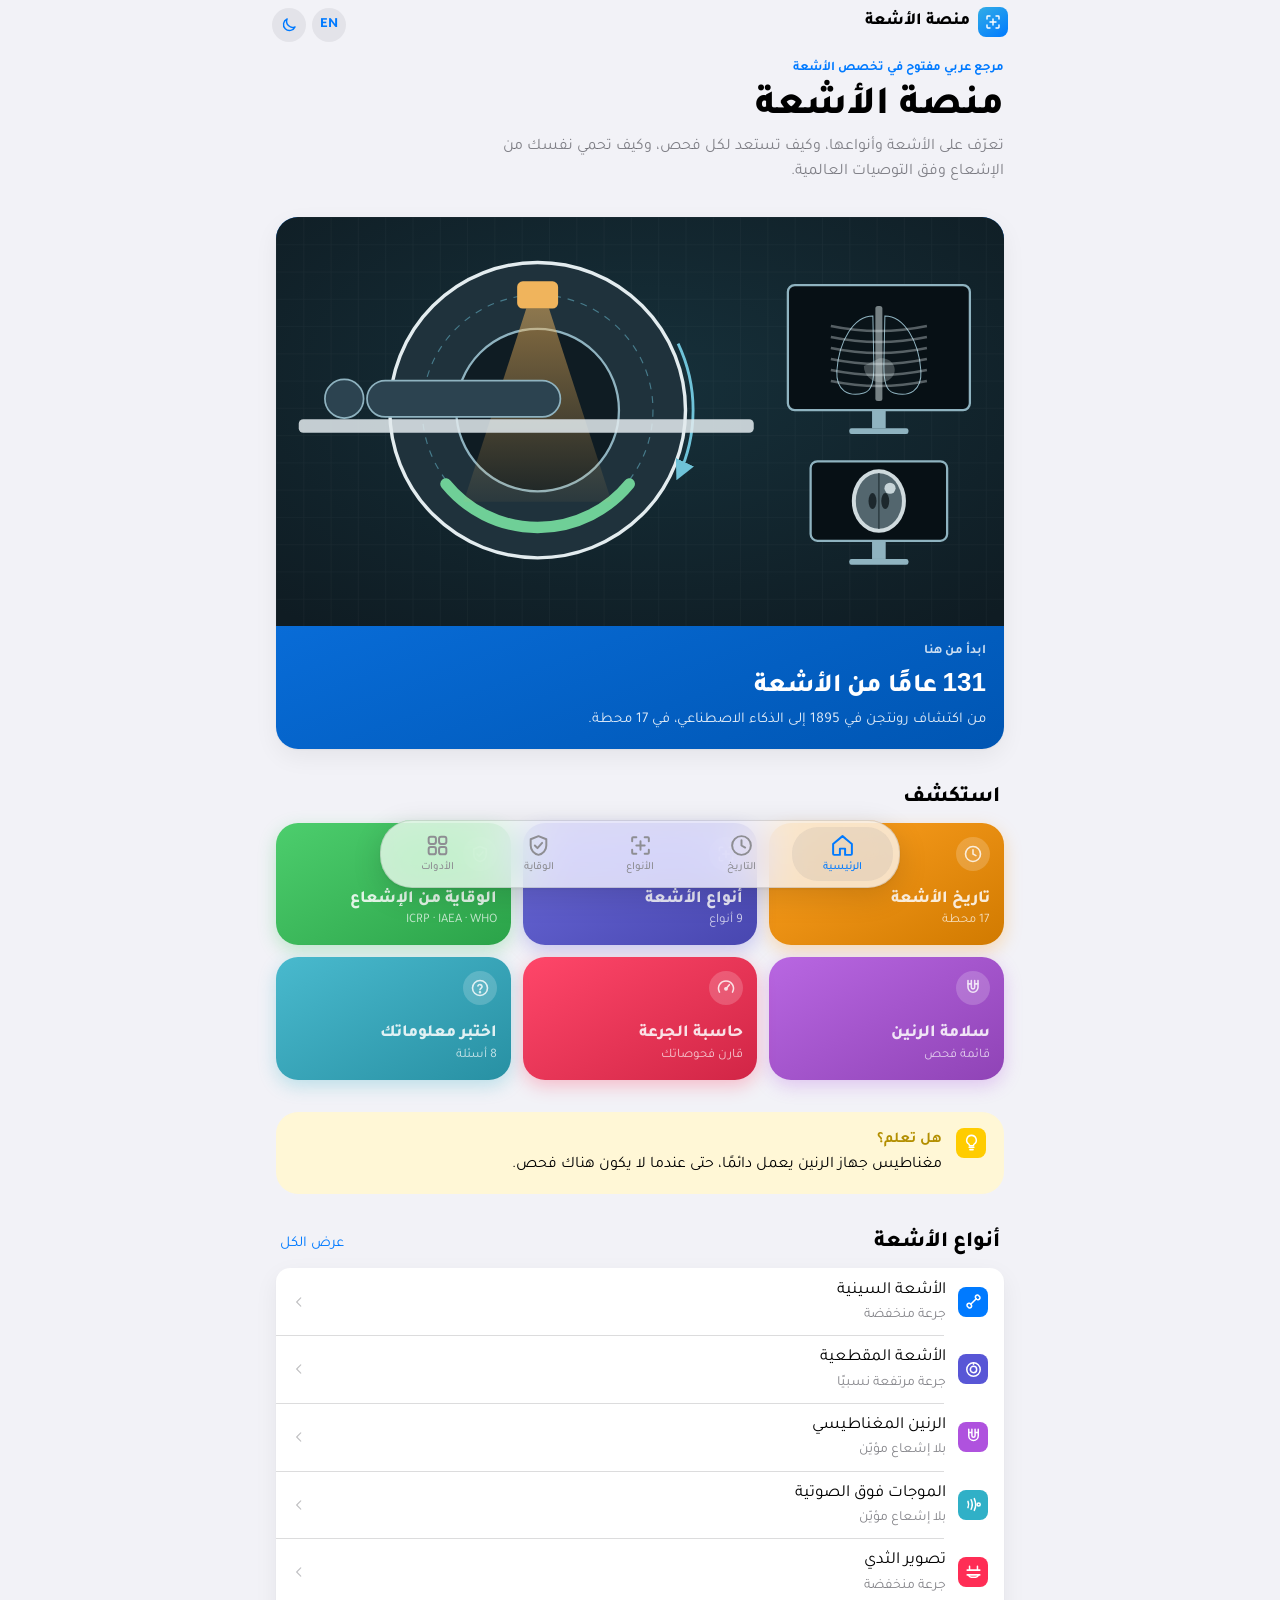
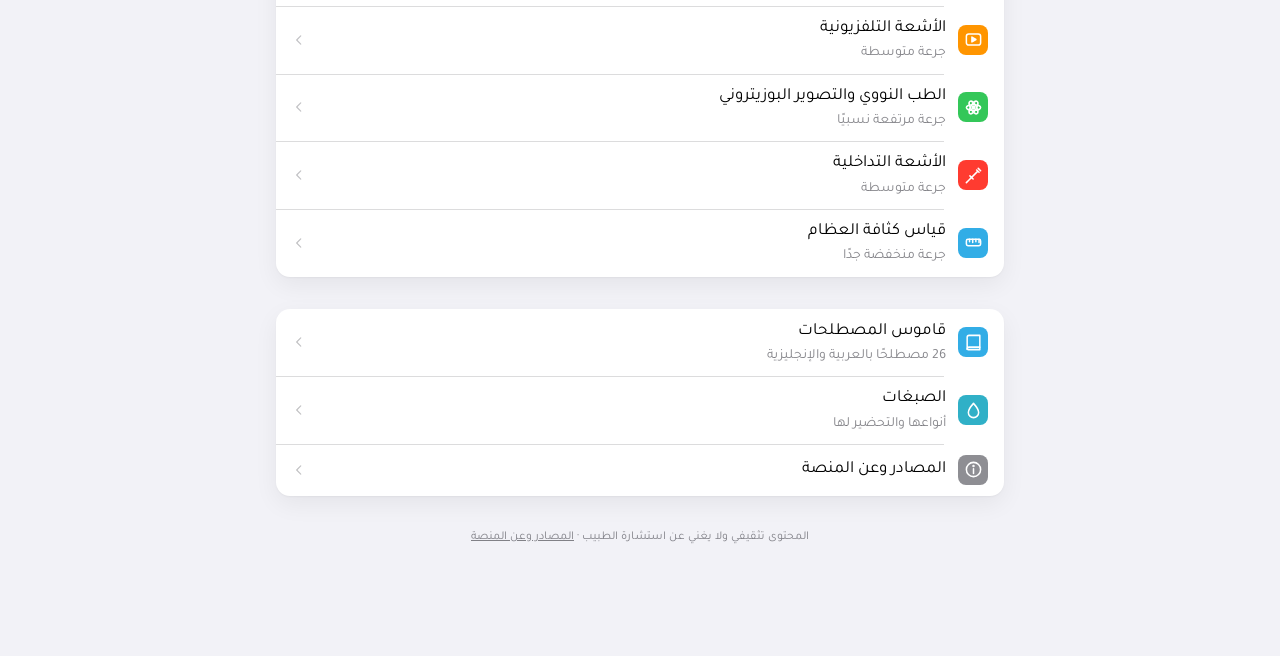
==== commit 45c889a1: "دعم اللغة الإنجليزية مع زر تبديل اللغة ترجمة كاملة لكل المحتوى والواجهة، تخطيط من اليسار لليمين في ا" ====
--- a/index.html
+++ b/index.html
@@ -15,7 +15,10 @@
   <link rel="stylesheet" href="https://fonts.googleapis.com/css2?family=Tajawal:wght@400;500;700;800&display=swap">
   <link rel="stylesheet" href="css/style.css">
   <script>
-    try { var t = localStorage.getItem('theme'); if (t) document.documentElement.dataset.theme = t; } catch (e) {}
+    try {
+      var t = localStorage.getItem('theme'); if (t) document.documentElement.dataset.theme = t;
+      if (localStorage.getItem('lang') === 'en') { document.documentElement.lang = 'en'; document.documentElement.dir = 'ltr'; }
+    } catch (e) {}
   </script>
 </head>
 <body>
@@ -26,6 +29,7 @@
       <div class="nav-start" id="nav-start"></div>
       <div class="nav-title" id="nav-title"></div>
       <div class="nav-end">
+        <button class="circle-btn lang" id="lang-btn" type="button" aria-label="Switch to English">EN</button>
         <button class="circle-btn" id="theme-btn" type="button" aria-label="تبديل المظهر"></button>
       </div>
     </div>
@@ -44,6 +48,8 @@
   <script src="js/data/safety.js"></script>
   <script src="js/data/glossary.js"></script>
   <script src="js/data/quiz.js"></script>
+  <script src="js/data/en.js"></script>
+  <script src="js/i18n.js"></script>
   <script src="js/icons.js"></script>
   <script src="js/app.js"></script>
 </body>
--- a/css/style.css
+++ b/css/style.css
@@ -92,8 +92,9 @@
 .navbar.scrolled .nav-title { opacity: 1; transform: none; }
 .navbar:not(.scrolled) .nav-title { display: none; }
 .navbar.scrolled .brand span { display: none; }
-.nav-start { justify-self: start; }
-.nav-end { justify-self: end; display: flex; gap: 6px; }
+.nav-start { justify-self: start; grid-column: 1; }
+.nav-title { grid-column: 2; }
+.nav-end { justify-self: end; display: flex; gap: 6px; grid-column: 3; }
 .back { display: inline-flex; align-items: center; gap: 2px; color: var(--tint); font-size: 17px; padding: 6px 4px; }
 .back svg { width: 22px; height: 22px; }
 .brand { white-space: nowrap; display: inline-flex; align-items: center; gap: 8px; font-weight: 800; font-size: 17px; color: var(--label); }
@@ -139,10 +140,10 @@
 .group { background: var(--card); border-radius: var(--r); overflow: hidden; box-shadow: var(--shadow); }
 .row {
   display: flex; align-items: center; gap: 12px; min-height: 52px; padding: 10px 16px;
-  position: relative; color: var(--label); width: 100%; text-align: right;
-}
-.row + .row::before { content: ""; position: absolute; top: 0; left: 0; right: 16px; height: .5px; background: var(--sep); }
-.group.icons .row + .row::before { right: 60px; }
+  position: relative; color: var(--label); width: 100%; text-align: start;
+}
+.row + .row::before { content: ""; position: absolute; top: 0; inset-inline-start: 16px; inset-inline-end: 0; height: .5px; background: var(--sep); }
+.group.icons .row + .row::before { inset-inline-start: 60px; }
 a.row:active, button.row:active, label.row:active { background: var(--fill); }
 .row .txt { flex: 1; min-width: 0; display: grid; gap: 1px; }
 .row .t { font-size: 17px; }
@@ -230,9 +231,9 @@
 .count { min-width: 28px; text-align: center; font-weight: 800; color: var(--c, var(--tint)); }
 
 .search { position: relative; }
-.search input { width: 100%; height: 40px; border: 0; border-radius: 11px; background: var(--fill); padding: 0 38px 0 12px; font: inherit; font-size: 17px; color: var(--label); }
+.search input { width: 100%; height: 40px; border: 0; border-radius: 11px; background: var(--fill); padding-inline: 38px 12px; font: inherit; font-size: 17px; color: var(--label); }
 .search input::placeholder { color: var(--label-2); }
-.search svg { position: absolute; right: 11px; top: 11px; width: 18px; height: 18px; color: var(--label-2); }
+.search svg { position: absolute; inset-inline-start: 11px; top: 11px; width: 18px; height: 18px; color: var(--label-2); }
 
 input[type="range"].slider { width: 100%; accent-color: var(--c, var(--tint)); height: 28px; }
 
@@ -250,10 +251,10 @@
 .mod:active { transform: scale(.98); }
 .mod .media { position: relative; }
 .mod .media img { width: 100%; aspect-ratio: 16 / 9; object-fit: cover; }
-.mod .media .ico { position: absolute; top: 12px; right: 12px; box-shadow: 0 4px 12px rgba(0,0,0,.3); }
+.mod .media .ico { position: absolute; top: 12px; inset-inline-start: 12px; box-shadow: 0 4px 12px rgba(0,0,0,.3); }
 .mod .body { padding: 14px 16px 16px; display: grid; gap: 6px; }
 .mod h3 { font-size: 19px; font-weight: 800; }
-.mod .en { font-family: var(--f-num); font-size: 12px; color: var(--label-2); direction: ltr; text-align: right; }
+.mod .en { font-size: 13px; color: var(--label-2); }
 .mod p { font-size: 15px; color: var(--label-2); }
 
 .hero-media { border-radius: var(--r-lg); overflow: hidden; position: relative; box-shadow: var(--shadow); }
@@ -269,13 +270,13 @@
 .pager a { background: var(--card); border-radius: var(--r); padding: 12px 14px; box-shadow: var(--shadow); display: grid; gap: 2px; color: var(--label); }
 .pager a small { color: var(--label-2); font-size: 12px; }
 .pager a b { color: var(--c); font-size: 16px; }
-.pager a:last-child { text-align: left; }
+.pager a:last-child { text-align: end; }
 
 /* ---------- الخط الزمني ---------- */
 .era-label { font-size: 13px; font-weight: 700; color: var(--label-2); padding-inline: 16px; margin-bottom: -2px; }
 .event { background: var(--card); border-radius: var(--r); box-shadow: var(--shadow); overflow: hidden; }
 .event + .event { margin-top: 10px; }
-.event > button { display: flex; gap: 12px; align-items: flex-start; width: 100%; text-align: right; padding: 14px 16px; }
+.event > button { display: flex; gap: 12px; align-items: flex-start; width: 100%; text-align: start; padding: 14px 16px; }
 .event .yr { min-width: 58px; padding: 4px 0; border-radius: 10px; text-align: center; font-weight: 800; font-size: 15px; background: color-mix(in srgb, var(--c) 15%, transparent); color: var(--c); flex: none; }
 .event .txt { flex: 1; min-width: 0; display: grid; gap: 2px; }
 .event .t { font-size: 17px; font-weight: 700; line-height: 1.4; }
@@ -305,7 +306,7 @@
 /* ---------- الاختبار ---------- */
 .quiz-card { background: var(--card); border-radius: var(--r-lg); padding: 18px; box-shadow: var(--shadow); display: grid; gap: 14px; }
 .quiz-card h3 { font-size: 21px; font-weight: 800; line-height: 1.4; }
-.opt { display: flex; align-items: center; gap: 12px; width: 100%; text-align: right; padding: 14px; border-radius: var(--r); background: var(--fill-2); font-size: 17px; border: 2px solid transparent; transition: background .2s, border-color .2s; }
+.opt { display: flex; align-items: center; gap: 12px; width: 100%; text-align: start; padding: 14px; border-radius: var(--r); background: var(--fill-2); font-size: 17px; border: 2px solid transparent; transition: background .2s, border-color .2s; }
 .opt .k { width: 28px; height: 28px; border-radius: 50%; background: var(--card); display: grid; place-items: center; font-size: 14px; font-weight: 800; color: var(--label-2); flex: none; }
 .opt.right { border-color: var(--green); background: color-mix(in srgb, var(--green) 14%, transparent); }
 .opt.right .k { background: var(--green); color: #fff; }
@@ -333,3 +334,14 @@
   .large-title h1 { font-size: 40px; }
   .page { gap: 32px; }
 }
+
+/* ---------- اللغة الإنجليزية (من اليسار لليمين) / English, left-to-right ---------- */
+.circle-btn.lang { font-family: var(--f); font-weight: 800; font-size: 14px; line-height: 1; }
+html[lang="en"] { --f: -apple-system, BlinkMacSystemFont, "SF Pro Text", "Segoe UI", Roboto, "Helvetica Neue", Arial, sans-serif; }
+html[lang="en"] body { line-height: 1.5; }
+html[lang="en"] .large-title h1 { letter-spacing: -.02em; }
+[dir="ltr"] .chev, [dir="ltr"] .back svg { transform: scaleX(-1); }
+[dir="ltr"] .event [aria-expanded="true"] .chev { transform: rotate(90deg) scaleX(-1); }
+[dir="ltr"] .switch span::after { right: auto; left: 2px; }
+[dir="ltr"] .switch input:checked + span::after { transform: translateX(20px); }
+[dir="ltr"] .result .big { text-align: left; }
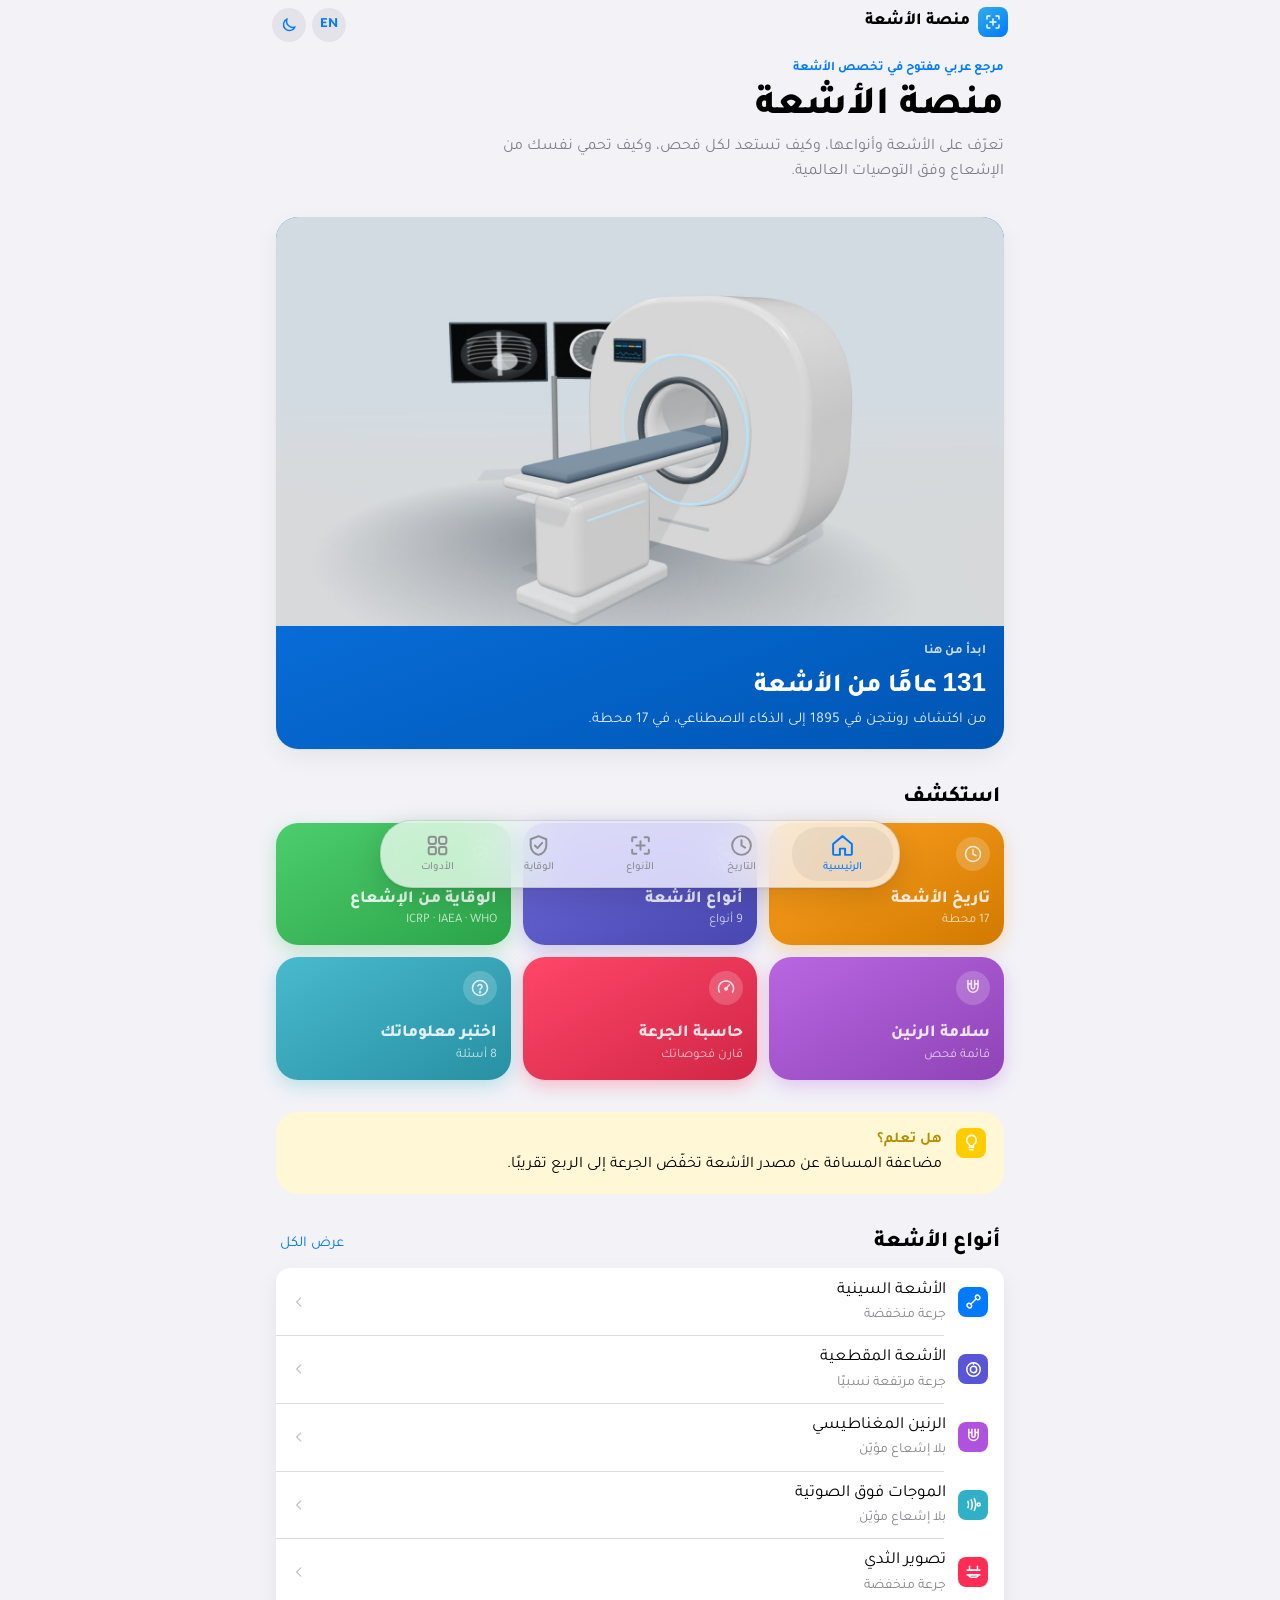
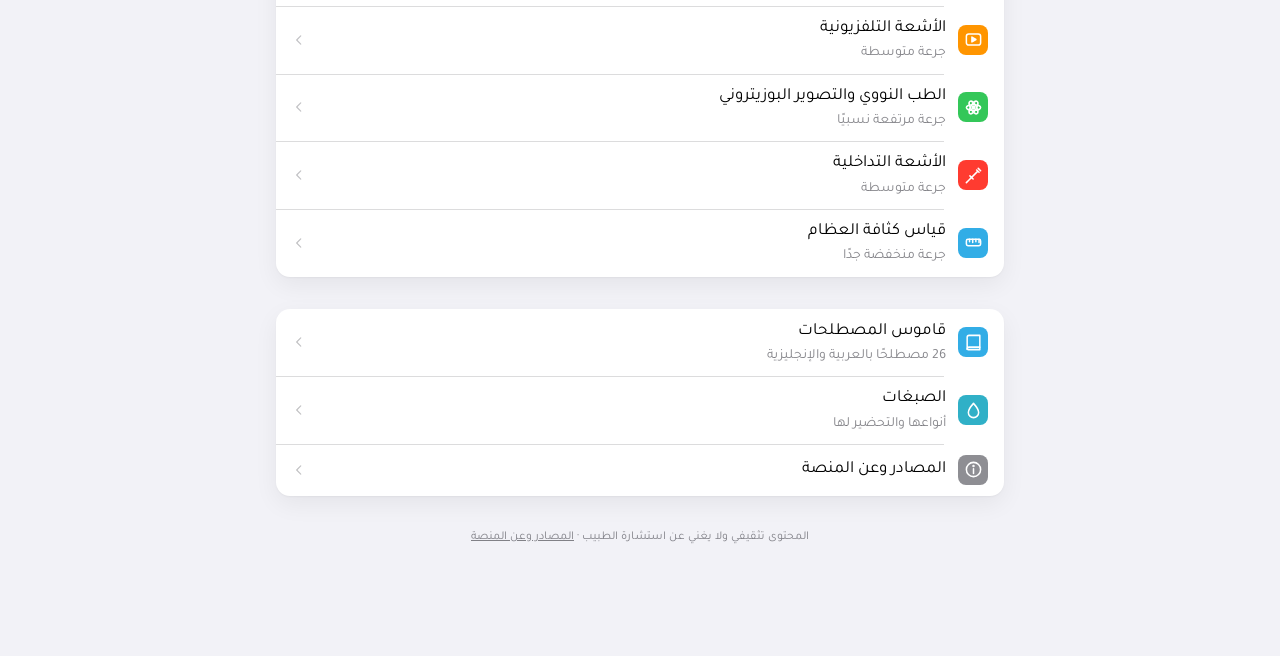
==== commit 81634826: "نماذج ثلاثية الأبعاد واقعية بدل الرسوم المسطحة نماذج 3D لأجهزة الأشعة التسعة ومحطات التاريخ وأدوات ا" ====
--- a/index.html
+++ b/index.html
@@ -14,6 +14,7 @@
   <link rel="preconnect" href="https://fonts.gstatic.com" crossorigin>
   <link rel="stylesheet" href="https://fonts.googleapis.com/css2?family=Tajawal:wght@400;500;700;800&display=swap">
   <link rel="stylesheet" href="css/style.css">
+  <script type="importmap">{ "imports": { "three": "./js/vendor/three.module.min.js" } }</script>
   <script>
     try {
       var t = localStorage.getItem('theme'); if (t) document.documentElement.dataset.theme = t;
--- a/css/style.css
+++ b/css/style.css
@@ -345,3 +345,19 @@
 [dir="ltr"] .switch span::after { right: auto; left: 2px; }
 [dir="ltr"] .switch input:checked + span::after { transform: translateX(20px); }
 [dir="ltr"] .result .big { text-align: left; }
+
+/* ---------- العارض ثلاثي الأبعاد / 3D viewer ---------- */
+.v3d { background: #d3dbe2; }
+.v3d.live img { visibility: hidden; }
+.v3d .v3d-canvas { position: absolute; inset: 0; width: 100%; height: 100%; display: block; touch-action: none; cursor: grab; }
+.v3d .v3d-canvas:active { cursor: grabbing; }
+.v3d.live figcaption { display: none; }
+.v3d-btn {
+  position: absolute; z-index: 2; bottom: 12px; inset-inline-end: 12px;
+  display: inline-flex; align-items: center; gap: 6px; height: 36px; padding: 0 14px; border-radius: 18px;
+  font-size: 14px; font-weight: 700; color: #fff; background: rgba(20,28,36,.55);
+  -webkit-backdrop-filter: blur(14px) saturate(160%); backdrop-filter: blur(14px) saturate(160%);
+}
+.v3d-btn svg { width: 18px; height: 18px; }
+.v3d figcaption { display: none; }
+.hero-media figcaption { color: #fff; }
